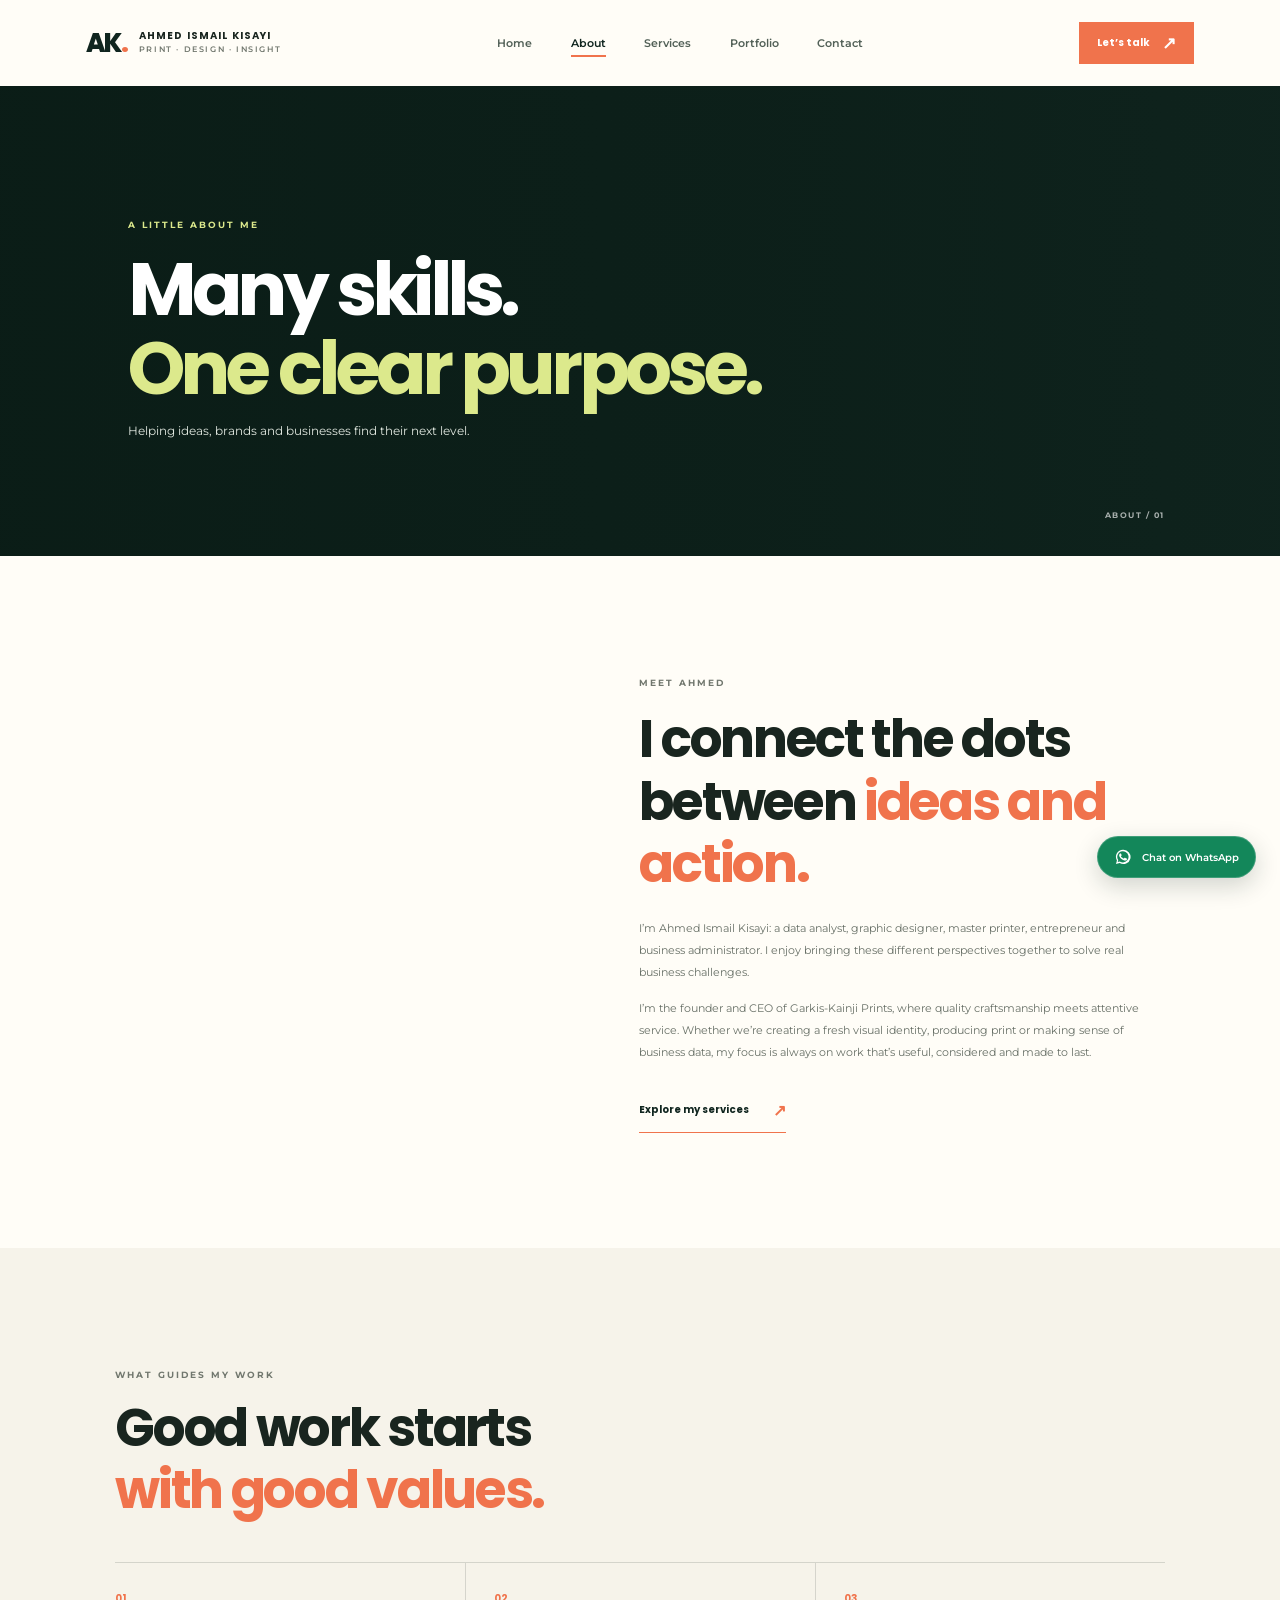
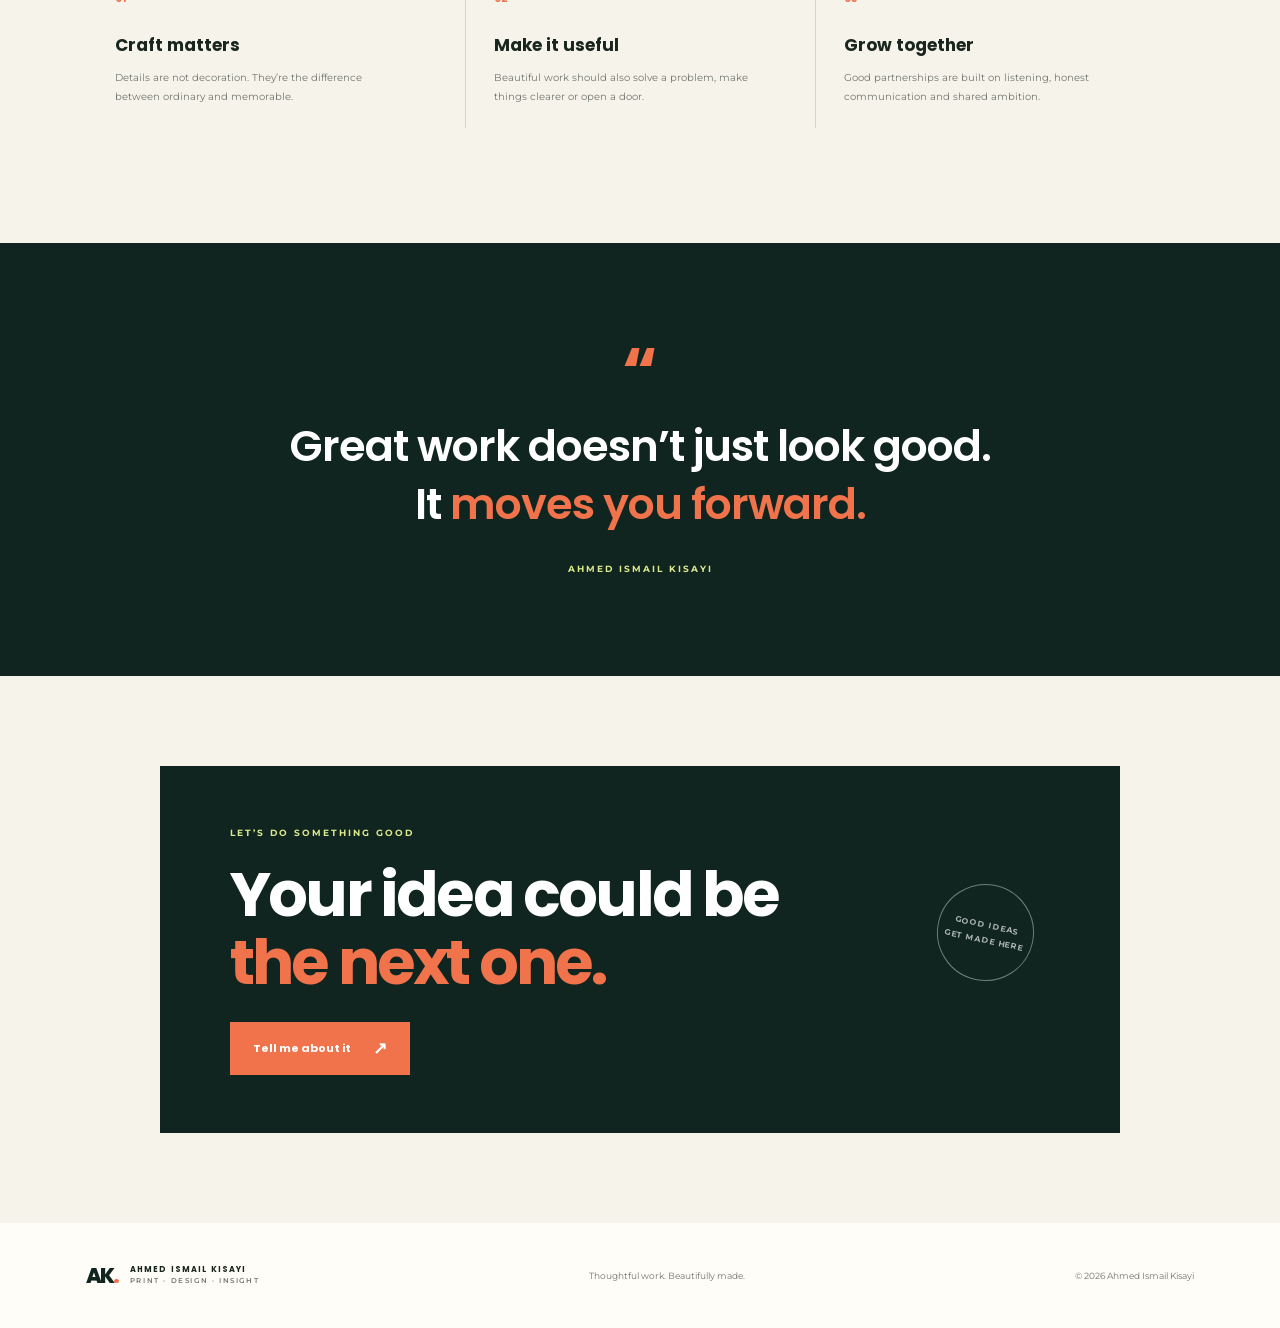
==== about.html @ 444ff862 "first commit" ====
<!doctype html>
<html lang="en">
<head>
  <meta charset="utf-8"><meta name="viewport" content="width=device-width, initial-scale=1"><meta name="theme-color" content="#10251f">
  <meta name="description" content="Learn about Ahmed Ismail Kisayi, founder of Garkis-Kainji Prints and a data analyst, designer, master printer and entrepreneur.">
  <title>About Ahmed | Ahmed Ismail Kisayi</title>
  <link rel="preconnect" href="https://fonts.googleapis.com"><link rel="preconnect" href="https://fonts.gstatic.com" crossorigin><link href="https://fonts.googleapis.com/css2?family=Montserrat:wght@400;500;600;700;800&family=Poppins:wght@400;500;600;700;800&display=swap" rel="stylesheet"><link rel="stylesheet" href="styles.css"><script src="script.js" defer></script>
</head>
<body data-page="about">
  <header class="site-header"><a class="brand" href="index.html"><span class="brand-mark">AK<span>.</span></span><span class="brand-name">AHMED ISMAIL KISAYI<small>PRINT · DESIGN · INSIGHT</small></span></a><button class="menu-toggle" aria-label="Open navigation" aria-expanded="false"><span></span><span></span></button><nav class="main-nav" aria-label="Main navigation"><a href="index.html">Home</a><a class="active" href="about.html">About</a><a href="services.html">Services</a><a href="portfolio.html">Portfolio</a><a href="contact.html">Contact</a></nav><button class="button button-small header-cta" data-open-contact>Let’s talk <span>↗</span></button></header>
  <main>
    <section class="page-hero about-hero"><div class="page-hero-content"><span class="eyebrow">A LITTLE ABOUT ME</span><h1>Many skills.<br><em>One clear purpose.</em></h1><p>Helping ideas, brands and businesses find their next level.</p></div><span class="page-hero-index">ABOUT / 01</span></section>
    <section class="about-story section-pad"><div class="about-image reveal" role="img" aria-label="Colorful printed design details"></div><div class="about-copy reveal"><span class="eyebrow">MEET AHMED</span><h2>I connect the dots<br>between <em>ideas and action.</em></h2><p>I’m Ahmed Ismail Kisayi: a data analyst, graphic designer, master printer, entrepreneur and business administrator. I enjoy bringing these different perspectives together to solve real business challenges.</p><p>I’m the founder and CEO of Garkis-Kainji Prints, where quality craftsmanship meets attentive service. Whether we’re creating a fresh visual identity, producing print or making sense of business data, my focus is always on work that’s useful, considered and made to last.</p><a class="inline-link" href="services.html">Explore my services <span>↗</span></a></div></section>
    <section class="values-section section-pad"><div class="section-heading reveal"><div><span class="eyebrow">WHAT GUIDES MY WORK</span><h2>Good work starts<br><em>with good values.</em></h2></div></div><div class="values-grid"><article class="value-card reveal"><span>01</span><h3>Craft matters</h3><p>Details are not decoration. They’re the difference between ordinary and memorable.</p></article><article class="value-card reveal"><span>02</span><h3>Make it useful</h3><p>Beautiful work should also solve a problem, make things clearer or open a door.</p></article><article class="value-card reveal"><span>03</span><h3>Grow together</h3><p>Good partnerships are built on listening, honest communication and shared ambition.</p></article></div></section>
    <section class="about-quote"><span class="quote-mark">“</span><blockquote>Great work doesn’t just look good.<br>It <em>moves you forward.</em></blockquote><span class="eyebrow">AHMED ISMAIL KISAYI</span></section>
    <section class="closing-cta section-pad"><div class="closing-inner reveal"><span class="eyebrow">LET’S DO SOMETHING GOOD</span><h2>Your idea could be<br><em>the next one.</em></h2><button class="button" data-open-contact>Tell me about it <span>↗</span></button><span class="closing-stamp">GOOD IDEAS<br>GET MADE HERE</span></div></section>
  </main>
  <footer class="site-footer"><a class="brand footer-brand" href="index.html"><span class="brand-mark">AK<span>.</span></span><span class="brand-name">AHMED ISMAIL KISAYI<small>PRINT · DESIGN · INSIGHT</small></span></a><p>Thoughtful work. Beautifully made.</p><span>© <span data-year></span> Ahmed Ismail Kisayi</span></footer><a class="whatsapp-float" href="https://wa.me/2347030203622" target="_blank" rel="noopener noreferrer" aria-label="Chat with Ahmed on WhatsApp at 07030203622"><span class="whatsapp-icon" aria-hidden="true"><svg viewBox="0 0 32 32" focusable="false"><path d="M16 3.2A12.5 12.5 0 0 0 5.2 22L3.5 28.5l6.7-1.7A12.7 12.7 0 1 0 16 3.2Zm0 22.5a10 10 0 0 1-5.1-1.4l-.4-.2-3.9 1 1-3.8-.3-.4A10 10 0 1 1 16 25.7Zm5.5-7.4c-.3-.2-1.9-.9-2.2-1s-.5-.2-.7.2-.8 1-1 1.2-.4.2-.7 0a8.4 8.4 0 0 1-2.6-1.6 9.5 9.5 0 0 1-1.8-2.2c-.2-.3 0-.5.2-.7l.5-.5c.2-.2.2-.4.3-.6.1-.2 0-.4 0-.6s-.7-1.7-1-2.3c-.2-.6-.5-.5-.7-.5h-.6c-.2 0-.6.1-.9.4s-1.2 1.2-1.2 2.8 1.2 3.2 1.4 3.4c.2.2 2.4 3.7 5.8 5.1.8.4 1.5.6 2 .7.9.3 1.7.2 2.3.1.7-.1 1.9-.8 2.2-1.5.3-.8.3-1.4.2-1.5s-.2-.2-.5-.4Z"/></svg></span><span>Chat on WhatsApp</span></a>
  <div class="contact-modal" role="dialog" aria-modal="true" aria-labelledby="modal-title" aria-hidden="true"><div class="modal-backdrop" data-close-contact></div><div class="modal-card"><button class="modal-close" aria-label="Close contact form" data-close-contact>×</button><span class="eyebrow">LET’S TALK ABOUT IT</span><h2 id="modal-title">What are you<br><em>bringing to life?</em></h2><p>Tell me a little about your project and I’ll get back to you.</p><form class="contact-form"><label>Your name<input name="name" autocomplete="name" required placeholder="Name"></label><label>Email address<input type="email" name="email" autocomplete="email" required placeholder="you@example.com"></label><label>What do you have in mind?<textarea name="message" rows="3" required placeholder="A print project, design, data question..."></textarea></label><button class="button" type="submit">Send via WhatsApp <span>↗</span></button><small class="form-note">Your message opens in WhatsApp so you can send it directly.</small></form></div></div>
</body></html>
---- styles.css ----
:root {
  --forest: #10251f;
  --forest-soft: #18342c;
  --cream: #f6f3ea;
  --paper: #fffdf7;
  --orange: #f0734c;
  --orange-dark: #d95835;
  --lime: #dce98c;
  --ink: #19251f;
  --muted: #71776e;
  --line: rgba(25, 37, 31, .15);
  --heading: "Poppins", sans-serif;
  --body: "Montserrat", sans-serif;
}
* { box-sizing: border-box; }
html { scroll-behavior: smooth; }
body { margin: 0; background: var(--paper); color: var(--ink); font-family: var(--body); -webkit-font-smoothing: antialiased; }
body.modal-open, body.menu-open { overflow: hidden; }
a { color: inherit; text-decoration: none; }
button, input, textarea, select { font: inherit; }
button { cursor: pointer; }
.site-header { height: 86px; padding: 0 6.7%; display: flex; align-items: center; justify-content: space-between; position: relative; z-index: 20; background: var(--paper); }
.brand { display: inline-flex; align-items: center; gap: 12px; }
.brand-mark { font: 800 26px/1 var(--heading); letter-spacing: -2px; color: var(--forest); }
.brand-mark > span { color: var(--orange); }
.brand-name { font: 700 10px/1.45 var(--heading); letter-spacing: 1.15px; }
.brand-name small { display: block; color: var(--muted); font: 600 8px/1.7 var(--body); letter-spacing: 1.6px; }
.main-nav { display: flex; align-items: center; gap: clamp(20px, 3vw, 43px); }
.main-nav a { position: relative; padding: 9px 0; color: #526057; font-size: 11px; font-weight: 600; transition: color .2s ease; }
.main-nav a::after { position: absolute; content: ""; bottom: 2px; left: 0; width: 0; height: 2px; background: var(--orange); transition: width .25s ease; }
.main-nav a:hover, .main-nav a.active { color: var(--forest); }
.main-nav a:hover::after, .main-nav a.active::after { width: 100%; }
.button { min-height: 53px; padding: 0 23px; border: 0; background: var(--orange); color: #fff; display: inline-flex; align-items: center; justify-content: center; gap: 22px; font: 700 11px var(--heading); transition: background .2s ease, transform .2s ease, box-shadow .2s ease; }
.button:hover { background: var(--orange-dark); transform: translateY(-2px); box-shadow: 0 9px 24px #d958352c; }
.button > span { font-size: 17px; }
.button-small { min-height: 42px; padding: 0 18px; gap: 12px; font-size: 10px; }
.menu-toggle { display: none; }
.hero { min-height: 670px; height: min(760px, calc(100svh - 86px)); position: relative; overflow: hidden; color: #fff; background: var(--forest); }
.hero-slides, .hero-slide, .hero-shade { position: absolute; inset: 0; }
.hero-slide { opacity: 0; background-size: cover; background-position: center; transform: scale(1.04); transition: opacity 1.1s ease, transform 7s ease; }
.hero-slide.is-active { opacity: 1; transform: scale(1); }
.hero-shade { background: linear-gradient(90deg, rgba(10, 28, 22, .9) 0%, rgba(10, 28, 22, .67) 45%, rgba(10, 28, 22, .1) 100%), linear-gradient(0deg, rgba(10, 28, 22, .28), transparent 50%); }
.hero-content { position: relative; z-index: 1; max-width: 1240px; height: 100%; margin: auto; padding: 142px 8% 100px; }
.eyebrow { font-size: 9px; font-weight: 700; letter-spacing: 2px; line-height: 1.6; }
.hero-eyebrow { color: var(--lime); display: flex; align-items: center; gap: 11px; }
.hero-eyebrow > span { width: 22px; height: 2px; background: var(--orange); }
h1, h2, h3, p { margin-top: 0; }
h1, h2, h3 { font-family: var(--heading); }
.hero h1, .page-hero h1 { margin: 25px 0 18px; font-size: clamp(50px, 6.5vw, 86px); line-height: 1.06; letter-spacing: -4.8px; }
h1 em, h2 em, blockquote em { color: var(--orange); font-style: normal; }
.hero h1 em, .page-hero h1 em { color: var(--lime); }
.hero-copy { max-width: 460px; color: #e3e8df; font-size: 13px; line-height: 1.95; }
.hero-actions { display: flex; align-items: center; gap: 27px; margin-top: 31px; }
.text-button { border: 0; background: none; padding: 10px 0; color: inherit; font: 600 10px var(--body); }
.text-button span { color: var(--lime); font-size: 17px; margin-left: 7px; }
.hero-index { position: absolute; bottom: 39px; left: 8%; display: flex; align-items: center; gap: 17px; color: #ffffffb5; font: 600 8px var(--body); letter-spacing: 1.5px; }
.slide-count { color: var(--lime); font: 700 12px var(--heading); }
.slide-rule { width: 40px; height: 1px; background: #ffffff80; }
.hero-aside { position: absolute; right: 4%; bottom: 40px; display: flex; align-items: center; gap: 12px; writing-mode: vertical-rl; color: #ffffffa6; font: 600 7px var(--body); letter-spacing: 1.6px; }
.aside-line { height: 36px; width: 1px; background: var(--orange); }
.section-pad { padding: 115px 9%; }
.intro { display: grid; grid-template-columns: .75fr 1.25fr; gap: 8%; }
.intro-label { display: flex; flex-direction: column; justify-content: space-between; align-items: flex-start; }
.intro-label .eyebrow { color: var(--muted); }
.section-number { color: #a2a69f; font-size: 9px; letter-spacing: 1.4px; }
.intro-main h2, .section-heading h2, .about-copy h2, .contact-details h2 { font-size: clamp(34px, 4.2vw, 52px); letter-spacing: -2.3px; line-height: 1.2; margin: 0 0 21px; }
.intro-main p, .about-copy p, .contact-details > p { max-width: 590px; color: #687067; font-size: 12px; line-height: 2; }
.inline-link { display: inline-flex; gap: 24px; align-items: center; padding: 9px 0; border-bottom: 1px solid var(--orange); color: var(--forest); font: 700 10px var(--heading); }
.inline-link span { color: var(--orange); font-size: 16px; }
.services-preview { background: var(--cream); padding-top: 104px; padding-bottom: 116px; }
.section-heading { display: flex; justify-content: space-between; align-items: end; margin-bottom: 40px; }
.section-heading .eyebrow { color: var(--muted); }
.section-heading h2 { margin: 15px 0 0; }
.section-heading > .inline-link { margin-bottom: 8px; }
.service-grid { display: grid; grid-template-columns: repeat(4, 1fr); border-top: 1px solid var(--line); border-left: 1px solid var(--line); }
.service-card { min-height: 280px; padding: 23px 22px 25px; border-right: 1px solid var(--line); border-bottom: 1px solid var(--line); position: relative; transition: background .3s ease, transform .3s ease; }
.service-card:hover { background: var(--paper); transform: translateY(-5px); }
.service-no { color: #8b9289; font-size: 9px; letter-spacing: 1px; }
.service-icon { display: block; margin-top: 36px; color: var(--orange); font: 400 29px var(--heading); }
.service-card h3 { margin: 16px 0 9px; font-size: 15px; }
.service-card p { color: var(--muted); font-size: 10px; line-height: 1.85; }
.card-arrow { position: absolute; right: 21px; bottom: 22px; color: var(--orange); font-size: 17px; }
.feature-band { display: grid; grid-template-columns: 1fr 1fr; min-height: 500px; background: var(--forest); color: white; }
.feature-photo { min-height: 430px; background: url("https://images.unsplash.com/photo-1494438639946-1ebd1d20bf85?auto=format&fit=crop&w=1200&q=85") center/cover; }
.feature-copy { align-self: center; padding: 75px 11%; }
.feature-copy .eyebrow { color: var(--lime); }
.feature-copy h2 { margin: 20px 0; font-size: clamp(36px, 4vw, 52px); line-height: 1.18; letter-spacing: -2px; }
.feature-copy p { color: #c0cbc1; max-width: 430px; font-size: 11px; line-height: 2; margin-bottom: 25px; }
.button-light { background: var(--lime); color: var(--forest); }
.button-light:hover { background: #e9f5a9; }
.closing-cta { padding-top: 90px; padding-bottom: 90px; background: var(--cream); }
.closing-inner { position: relative; max-width: 960px; margin: auto; padding: 55px 70px 58px; background: var(--forest); color: white; overflow: hidden; }
.closing-inner .eyebrow { color: var(--lime); }
.closing-inner h2 { margin: 20px 0 25px; font-size: clamp(39px, 5vw, 62px); line-height: 1.1; letter-spacing: -2.8px; }
.closing-stamp { position: absolute; right: 9%; top: 32%; border: 1px solid #ffffff65; width: 97px; height: 97px; border-radius: 50%; display: grid; place-content: center; text-align: center; font: 700 8px/1.8 var(--body); letter-spacing: 1px; color: #ffffffa6; transform: rotate(12deg); }
.site-footer { min-height: 105px; padding: 24px 6.7%; display: flex; align-items: center; justify-content: space-between; gap: 20px; background: var(--paper); }
.footer-brand .brand-mark { font-size: 21px; }
.footer-brand .brand-name { font-size: 8px; }
.footer-brand .brand-name small { font-size: 7px; }
.site-footer > p, .site-footer > span { margin: 0; color: var(--muted); font-size: 9px; }
.whatsapp-float { position: fixed; z-index: 15; right: 24px; bottom: 22px; display: flex; align-items: center; gap: 10px; padding: 11px 16px; border: 1px solid #ffffff30; border-radius: 30px; background: #13875a; color: white; font: 600 10px var(--body); box-shadow: 0 8px 24px #10251f30; transition: transform .2s ease, background .2s ease; }
.whatsapp-float:hover { transform: translateY(-3px); background: #0c754b; }
.whatsapp-icon { display: inline-flex; width: 18px; height: 18px; }
.whatsapp-icon svg { width: 100%; height: 100%; fill: currentColor; }
.page-hero { min-height: 470px; padding: 106px 10% 80px; position: relative; overflow: hidden; display: flex; align-items: center; color: white; background-color: var(--forest); background-position: center; background-size: cover; }
.page-hero::before { content: ""; position: absolute; inset: 0; background: linear-gradient(90deg, rgba(10,28,22,.91), rgba(10,28,22,.58) 64%, rgba(10,28,22,.25)); }
.about-hero { background-image: url("https://images.unsplash.com/photo-1513364776144-60967b0f800f?auto=format&fit=crop&w=1800&q=85"); }
.services-hero { background-image: url("https://images.unsplash.com/photo-1544816155-12df9643f363?auto=format&fit=crop&w=1800&q=85"); }
.portfolio-hero { background-image: url("https://images.unsplash.com/photo-1504274066651-8d31a536b11a?auto=format&fit=crop&w=1800&q=85"); }
.contact-hero { background-image: url("https://images.unsplash.com/photo-1497366754035-f200968a6e72?auto=format&fit=crop&w=1800&q=85"); }
.page-hero-content { position: relative; z-index: 1; }
.page-hero-content .eyebrow { color: var(--lime); }
.page-hero h1 { font-size: clamp(48px, 6vw, 74px); margin: 18px 0 13px; }
.page-hero-content > p { max-width: 470px; color: #e0e7df; font-size: 12px; line-height: 1.9; }
.page-hero-index { position: absolute; z-index: 1; right: 9%; bottom: 36px; color: #ffffffa3; font: 700 8px var(--body); letter-spacing: 1.5px; }
.about-story { display: grid; grid-template-columns: .9fr 1.1fr; align-items: center; gap: 9%; }
.about-image { min-height: 440px; background: url("https://images.unsplash.com/photo-1513364776144-60967b0f800f?auto=format&fit=crop&w=1100&q=85") center/cover; }
.about-copy .eyebrow, .contact-details .eyebrow { color: var(--muted); }
.about-copy h2 { margin-top: 18px; }
.about-copy p { font-size: 11px; margin-bottom: 14px; }
.about-copy .inline-link { margin-top: 12px; }
.values-section { background: var(--cream); }
.values-grid { display: grid; grid-template-columns: repeat(3,1fr); border-top: 1px solid var(--line); }
.value-card { padding: 24px 28px 12px 0; }
.value-card + .value-card { padding-left: 28px; border-left: 1px solid var(--line); }
.value-card > span { color: var(--orange); font: 700 10px var(--heading); }
.value-card h3 { margin: 25px 0 10px; font-size: 17px; }
.value-card p { max-width: 260px; color: var(--muted); font-size: 10px; line-height: 1.9; }
.about-quote { padding: 95px 20px 100px; text-align: center; background: var(--forest); color: white; }
.quote-mark { color: var(--orange); font: 700 66px/1 var(--heading); }
.about-quote blockquote { margin: 13px auto 24px; font: 600 clamp(27px, 4vw, 43px)/1.35 var(--heading); letter-spacing: -1px; }
.about-quote .eyebrow { color: var(--lime); }
.services-detail { padding-top: 55px; padding-bottom: 70px; }
.service-detail { display: grid; grid-template-columns: 42px 1fr .8fr; gap: 4%; align-items: center; padding: 58px 0; border-bottom: 1px solid var(--line); scroll-margin-top: 20px; }
.service-detail.reverse { grid-template-columns: 42px .8fr 1fr; }
.service-detail.reverse > div:nth-child(2) { grid-column: 3; grid-row: 1; }
.service-detail.reverse .detail-image { grid-column: 2; grid-row: 1; }
.detail-number { align-self: start; padding-top: 3px; color: var(--orange); font: 700 11px var(--heading); }
.service-detail .eyebrow { color: var(--muted); font-size: 8px; }
.service-detail h2 { margin: 12px 0; font-size: 30px; letter-spacing: -1px; }
.service-detail p { max-width: 465px; margin-bottom: 15px; color: var(--muted); font-size: 10px; line-height: 1.9; }
.service-detail ul { display: grid; grid-template-columns: repeat(2, 1fr); gap: 9px 14px; padding: 0; list-style: none; }
.service-detail li { color: #4f5950; font-size: 9px; line-height: 1.6; }
.service-detail li::before { content: "↗"; margin-right: 7px; color: var(--orange); }
.detail-image { min-height: 280px; background-position: center; background-size: cover; }
.print-image { background-image: url("https://images.unsplash.com/photo-1544816155-12df9643f363?auto=format&fit=crop&w=1000&q=85"); }
.design-image { background-image: url("https://images.unsplash.com/photo-1504274066651-8d31a536b11a?auto=format&fit=crop&w=1000&q=85"); }
.data-image { background-image: url("https://images.unsplash.com/photo-1460925895917-afdab827c52f?auto=format&fit=crop&w=1000&q=85"); }
.business-image { background-image: url("https://images.unsplash.com/photo-1497366754035-f200968a6e72?auto=format&fit=crop&w=1000&q=85"); }
.portfolio-intro { display: grid; grid-template-columns: 1fr 1fr; gap: 10%; align-items: end; padding-bottom: 50px; }
.portfolio-intro .eyebrow { color: var(--muted); }
.portfolio-intro h2 { margin: 15px 0 0; font-size: clamp(34px,4.3vw,51px); line-height: 1.2; letter-spacing: -2px; }
.portfolio-intro > p { max-width: 470px; margin-bottom: 4px; color: var(--muted); font-size: 11px; line-height: 2; }
.portfolio-grid { display: grid; grid-template-columns: 1fr 1fr; gap: 65px 30px; padding-top: 20px; padding-bottom: 100px; }
.portfolio-item { min-width: 0; }
.portfolio-large { padding-top: 90px; }
.portfolio-wide { grid-column: 1 / -1; width: 74%; margin: 0 auto; }
.portfolio-image { min-height: 340px; background-position: center; background-size: cover; transition: transform .5s ease; }
.portfolio-item:hover .portfolio-image { transform: scale(.985); }
.portfolio-large .portfolio-image { min-height: 410px; }
.portfolio-wide .portfolio-image { min-height: 400px; }
.work-one { background-image: url("https://images.unsplash.com/photo-1504274066651-8d31a536b11a?auto=format&fit=crop&w=1200&q=85"); }
.work-two { background-image: url("https://images.unsplash.com/photo-1544816155-12df9643f363?auto=format&fit=crop&w=1200&q=85"); }
.work-three { background-image: url("https://images.unsplash.com/photo-1513364776144-60967b0f800f?auto=format&fit=crop&w=1200&q=85"); }
.work-four { background-image: url("https://images.unsplash.com/photo-1494438639946-1ebd1d20bf85?auto=format&fit=crop&w=1400&q=85"); }
.portfolio-caption { padding-top: 16px; }
.portfolio-caption > span { color: var(--muted); font-size: 8px; font-weight: 700; letter-spacing: 1.3px; }
.portfolio-caption h3 { margin: 8px 0 0; font-size: 17px; }
.portfolio-note { padding: 75px 20px; text-align: center; background: var(--cream); }
.portfolio-note .eyebrow { color: var(--muted); }
.portfolio-note h2 { margin: 18px 0 23px; font-size: clamp(34px,4vw,49px); line-height: 1.2; letter-spacing: -2px; }
.contact-layout { display: grid; grid-template-columns: .9fr 1.1fr; gap: 12%; align-items: start; }
.contact-details h2 { margin: 18px 0; }
.contact-details > p { margin-bottom: 30px; }
.contact-method { display: flex; align-items: center; gap: 15px; margin: 23px 0; }
.contact-method-icon { width: 43px; height: 43px; display: grid; place-content: center; border: 1px solid var(--line); color: var(--orange); font-size: 18px; }
.contact-method small, .contact-method strong { display: block; }
.contact-method small { margin-bottom: 5px; color: var(--muted); font-size: 8px; font-weight: 700; letter-spacing: 1.2px; }
.contact-method strong { font: 600 11px var(--heading); }
.contact-popup-link { margin-top: 17px; color: var(--forest); font-size: 9px; }
.contact-popup-link span { color: var(--orange); font-size: 9px; }
.contact-form { display: grid; gap: 16px; }
.contact-form label { display: grid; gap: 8px; color: var(--forest); font: 700 9px var(--heading); }
.contact-form input, .contact-form textarea, .contact-form select { width: 100%; border: 1px solid #dcded5; border-radius: 0; outline: none; background: #fffefa; padding: 13px 14px; color: var(--ink); font: 500 10px var(--body); transition: border-color .2s ease; }
.contact-form input:focus, .contact-form textarea:focus, .contact-form select:focus { border-color: var(--orange); }
.contact-form textarea { resize: vertical; min-height: 85px; }
.contact-form input::placeholder, .contact-form textarea::placeholder { color: #9da298; }
.contact-form .button { justify-self: start; }
.form-note { color: var(--muted); font-size: 8px; line-height: 1.7; }
.contact-banner { min-height: 350px; display: grid; grid-template-columns: 1fr 1fr; background: var(--forest); color: white; }
.contact-banner-photo { background: url("https://images.unsplash.com/photo-1494438639946-1ebd1d20bf85?auto=format&fit=crop&w=1200&q=85") center/cover; }
.contact-banner > div:last-child { align-self: center; padding: 45px 12%; }
.contact-banner .eyebrow { color: var(--lime); }
.contact-banner h2 { margin: 18px 0; font-size: 42px; line-height: 1.15; letter-spacing: -1.5px; }
.contact-banner .inline-link { color: white; }
.contact-modal { position: fixed; z-index: 50; inset: 0; display: grid; place-items: center; padding: 24px; visibility: hidden; opacity: 0; transition: opacity .25s ease, visibility .25s ease; }
.contact-modal.is-open { visibility: visible; opacity: 1; }
.modal-backdrop { position: absolute; inset: 0; background: #0b1d17c9; backdrop-filter: blur(5px); }
.modal-card { position: relative; width: min(100%, 500px); max-height: 90vh; overflow-y: auto; padding: 37px 42px 34px; background: var(--paper); transform: translateY(15px); transition: transform .25s ease; }
.contact-modal.is-open .modal-card { transform: translateY(0); }
.modal-close { position: absolute; right: 17px; top: 14px; border: 0; background: none; color: var(--forest); font-size: 27px; }
.modal-card > .eyebrow { color: var(--muted); }
.modal-card h2 { margin: 14px 0 9px; font-size: 34px; line-height: 1.15; letter-spacing: -1.7px; }
.modal-card > p { margin-bottom: 20px; color: var(--muted); font-size: 10px; line-height: 1.8; }
.modal-card .contact-form { gap: 12px; }
.modal-card .contact-form input, .modal-card .contact-form textarea { padding: 11px 12px; }
.modal-card .contact-form textarea { min-height: 64px; }
.modal-card .button { min-height: 47px; }
.reveal { opacity: 0; transform: translateY(25px); transition: opacity .65s ease, transform .65s cubic-bezier(.2,.7,.2,1); }
.reveal.is-visible { opacity: 1; transform: translateY(0); }
.service-grid .reveal:nth-child(2), .values-grid .reveal:nth-child(2) { transition-delay: .08s; }
.service-grid .reveal:nth-child(3), .values-grid .reveal:nth-child(3) { transition-delay: .16s; }
.service-grid .reveal:nth-child(4) { transition-delay: .24s; }
@media (prefers-reduced-motion: reduce) {
  *, *::before, *::after { scroll-behavior: auto !important; animation-duration: .01ms !important; animation-iteration-count: 1 !important; transition-duration: .01ms !important; }
  .reveal { opacity: 1; transform: none; }
}
@media (max-width: 900px) {
  .site-header { padding: 0 5%; }
  .main-nav { gap: 19px; }
  .header-cta { padding: 0 13px; }
  .hero-content { padding-left: 7%; }
  .section-pad { padding: 88px 7%; }
  .service-grid { grid-template-columns: repeat(2, 1fr); }
  .service-card { min-height: 245px; }
  .about-story { gap: 6%; }
  .about-image { min-height: 370px; }
  .service-detail, .service-detail.reverse { grid-template-columns: 35px 1fr  .75fr; gap: 3%; }
  .service-detail.reverse > div:nth-child(2) { grid-column: 2; }
  .service-detail.reverse .detail-image { grid-column: 3; }
  .detail-image { min-height: 240px; }
  .contact-layout { gap: 8%; }
}
@media (max-width: 680px) {
  .site-header { height: 72px; padding: 0 22px; }
  .brand { gap: 9px; }
  .brand-mark { font-size: 23px; }
  .brand-name { font-size: 8px; }
  .brand-name small { font-size: 7px; }
  .menu-toggle { width: 40px; height: 40px; display: grid; place-content: center; gap: 6px; border: 0; background: none; order: 3; }
  .menu-toggle span { display: block; width: 21px; height: 2px; background: var(--forest); transition: transform .2s ease; }
  .menu-toggle[aria-expanded="true"] span:first-child { transform: translateY(4px) rotate(45deg); }
  .menu-toggle[aria-expanded="true"] span:last-child { transform: translateY(-4px) rotate(-45deg); }
  .header-cta { margin-left: auto; margin-right: 9px; min-height: 37px; font-size: 9px; }
  .main-nav { position: fixed; z-index: 19; top: 72px; right: 0; left: 0; display: flex; flex-direction: column; align-items: stretch; gap: 0; padding: 10px 25px 25px; background: var(--paper); box-shadow: 0 16px 25px #10251f16; transform: translateY(-10px); visibility: hidden; opacity: 0; transition: opacity .2s ease, transform .2s ease, visibility .2s ease; }
  .main-nav.is-open { visibility: visible; opacity: 1; transform: translateY(0); }
  .main-nav a { padding: 15px 0; border-bottom: 1px solid var(--line); font-size: 12px; }
  .main-nav a::after { display: none; }
  .hero { height: min(700px, calc(100svh - 72px)); min-height: 590px; }
  .hero-shade { background: linear-gradient(90deg, #0a1c16de, #0a1c1685 75%, #0a1c164a), linear-gradient(0deg, #0a1c1650, transparent 45%); }
  .hero-content { padding: 105px 25px 100px; }
  .hero h1 { font-size: clamp(48px, 12vw, 69px); letter-spacing: -3px; }
  .hero-copy { max-width: 400px; font-size: 11px; }
  .hero-actions { align-items: flex-start; flex-direction: column; gap: 8px; }
  .hero-index { left: 25px; bottom: 26px; gap: 11px; font-size: 7px; }
  .hero-aside { right: 13px; bottom: 26px; font-size: 6px; }
  .section-pad { padding: 70px 25px; }
  .intro { grid-template-columns: 1fr; gap: 35px; }
  .intro-label { flex-direction: row; }
  .intro-main h2, .section-heading h2, .about-copy h2, .contact-details h2 { font-size: 36px; }
  .services-preview { padding-top: 70px; padding-bottom: 78px; }
  .section-heading { align-items: flex-start; flex-direction: column; gap: 20px; margin-bottom: 28px; }
  .section-heading > .inline-link { margin: 0; }
  .service-grid { grid-template-columns: repeat(2, 1fr); }
  .service-card { min-height: 235px; padding: 19px 14px 23px; }
  .service-icon { margin-top: 30px; }
  .service-card h3 { font-size: 13px; }
  .service-card p { font-size: 9px; }
  .feature-band { grid-template-columns: 1fr; }
  .feature-photo { min-height: 280px; }
  .feature-copy { padding: 55px 27px; }
  .feature-copy h2 { font-size: 41px; }
  .closing-cta { padding-top: 62px; padding-bottom: 62px; }
  .closing-inner { padding: 39px 26px 40px; }
  .closing-inner h2 { font-size: 43px; }
  .closing-stamp { width: 67px; height: 67px; right: 20px; top: 30px; font-size: 6px; }
  .site-footer { padding: 24px; flex-wrap: wrap; gap: 12px; }
  .site-footer > p { order: 3; width: 100%; }
  .site-footer > span { font-size: 8px; }
  .whatsapp-float { right: 14px; bottom: 13px; padding: 10px 12px; }
  .whatsapp-float > span:last-child { font-size: 9px; }
  .page-hero { min-height: 410px; padding: 90px 25px 70px; }
  .page-hero h1 { font-size: clamp(46px, 11vw, 64px); letter-spacing: -3px; }
  .page-hero-index { right: 25px; bottom: 24px; font-size: 7px; }
  .about-story { grid-template-columns: 1fr; gap: 35px; }
  .about-image { min-height: 300px; }
  .values-section { padding-top: 68px; padding-bottom: 65px; }
  .values-grid { grid-template-columns: 1fr; }
  .value-card, .value-card + .value-card { padding: 20px 0; border: 0; border-bottom: 1px solid var(--line); }
  .value-card h3 { margin: 13px 0 6px; }
  .value-card p { margin-bottom: 0; max-width: 360px; }
  .about-quote { padding: 70px 20px 75px; }
  .about-quote blockquote { font-size: 29px; }
  .services-detail { padding-top: 25px; padding-bottom: 40px; }
  .service-detail, .service-detail.reverse { grid-template-columns: 30px 1fr; gap: 10px; padding: 38px 0; }
  .service-detail.reverse > div:nth-child(2), .service-detail.reverse .detail-image { grid-column: 2; grid-row: auto; }
  .service-detail .detail-image, .service-detail.reverse .detail-image { grid-column: 2; min-height: 230px; margin-top: 7px; }
  .service-detail h2 { font-size: 27px; }
  .service-detail ul { gap: 8px; }
  .service-detail li { font-size: 8px; }
  .portfolio-intro { grid-template-columns: 1fr; gap: 20px; padding-bottom: 30px; }
  .portfolio-grid { grid-template-columns: 1fr; gap: 38px; padding-top: 10px; padding-bottom: 65px; }
  .portfolio-large { padding-top: 0; }
  .portfolio-wide { grid-column: auto; width: auto; }
  .portfolio-image, .portfolio-large .portfolio-image, .portfolio-wide .portfolio-image { min-height: 280px; }
  .portfolio-caption h3 { font-size: 15px; }
  .portfolio-note { padding: 60px 20px; }
  .portfolio-note h2 { font-size: 37px; }
  .contact-layout { grid-template-columns: 1fr; gap: 38px; }
  .contact-banner { grid-template-columns: 1fr; }
  .contact-banner-photo { min-height: 240px; }
  .contact-banner > div:last-child { padding: 42px 27px; }
  .contact-banner h2 { font-size: 38px; }
  .modal-card { padding: 32px 24px 27px; }
  .modal-card h2 { font-size: 31px; }
}
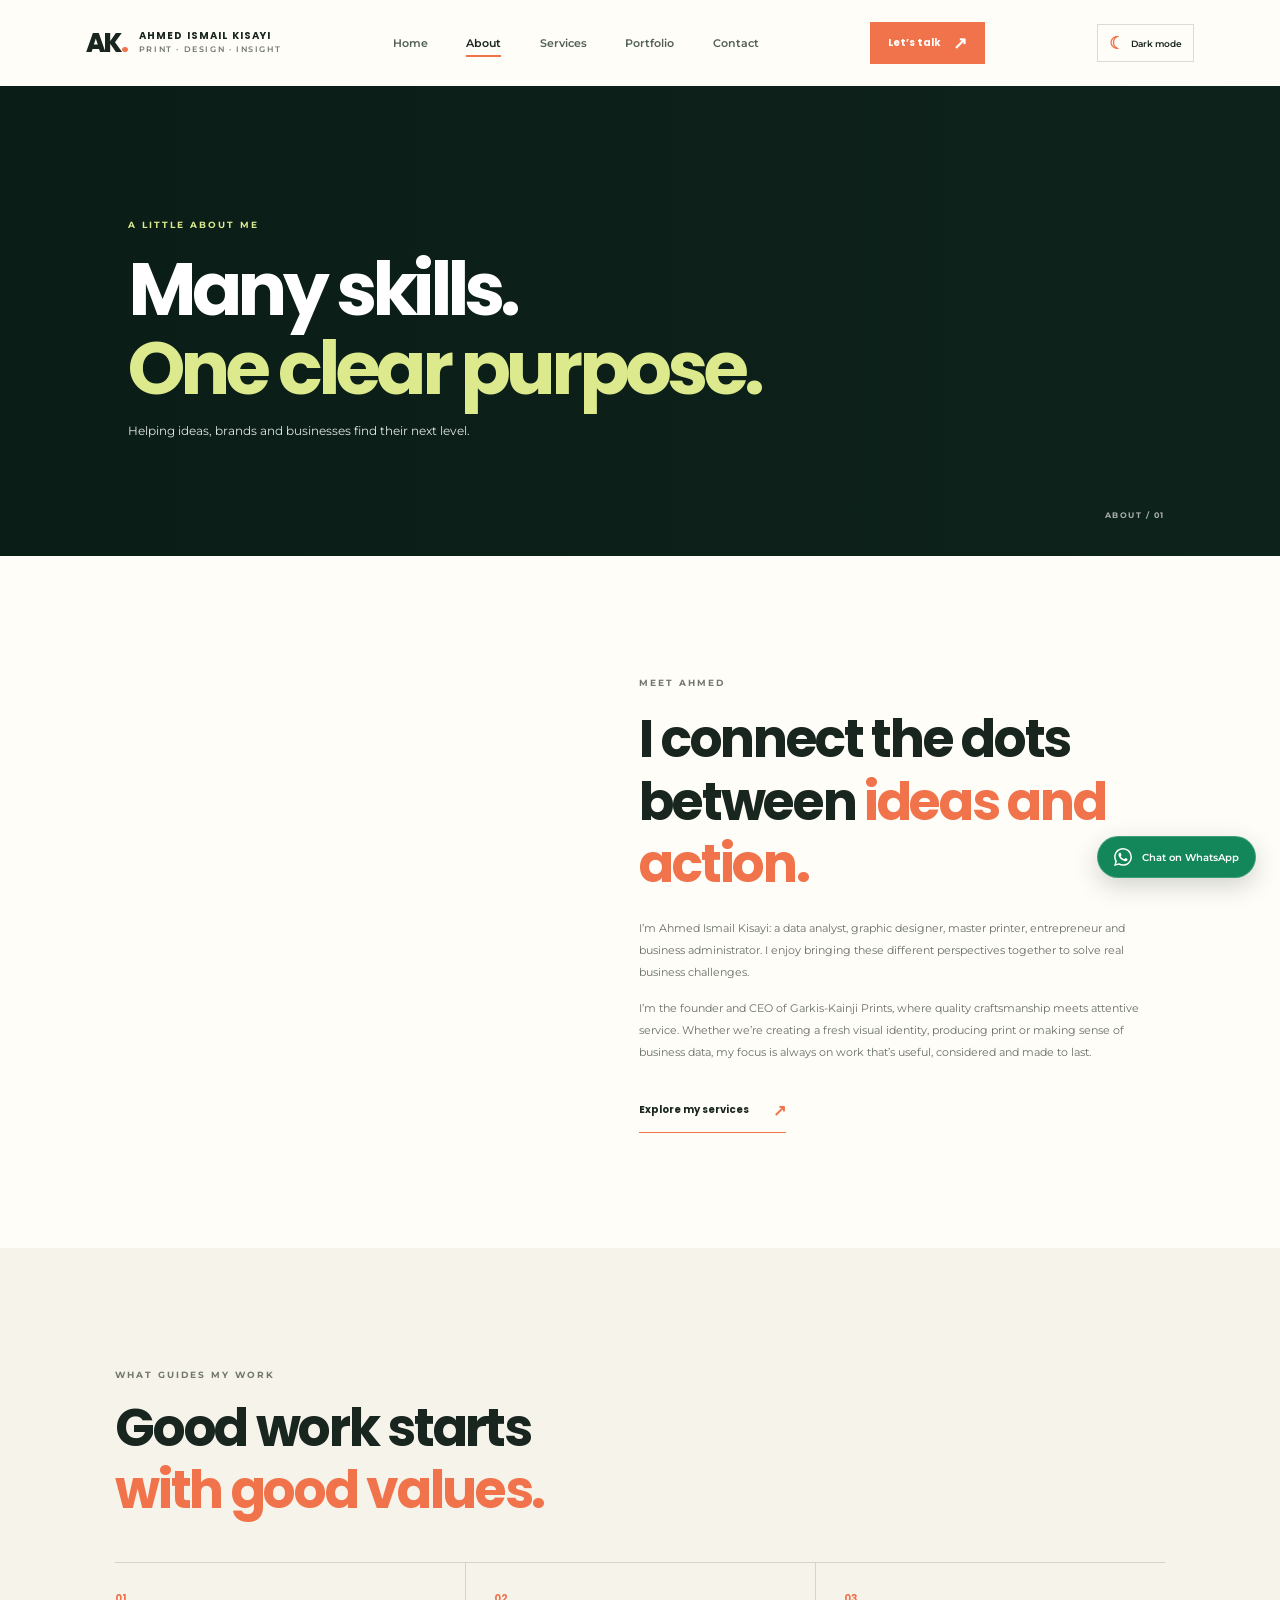
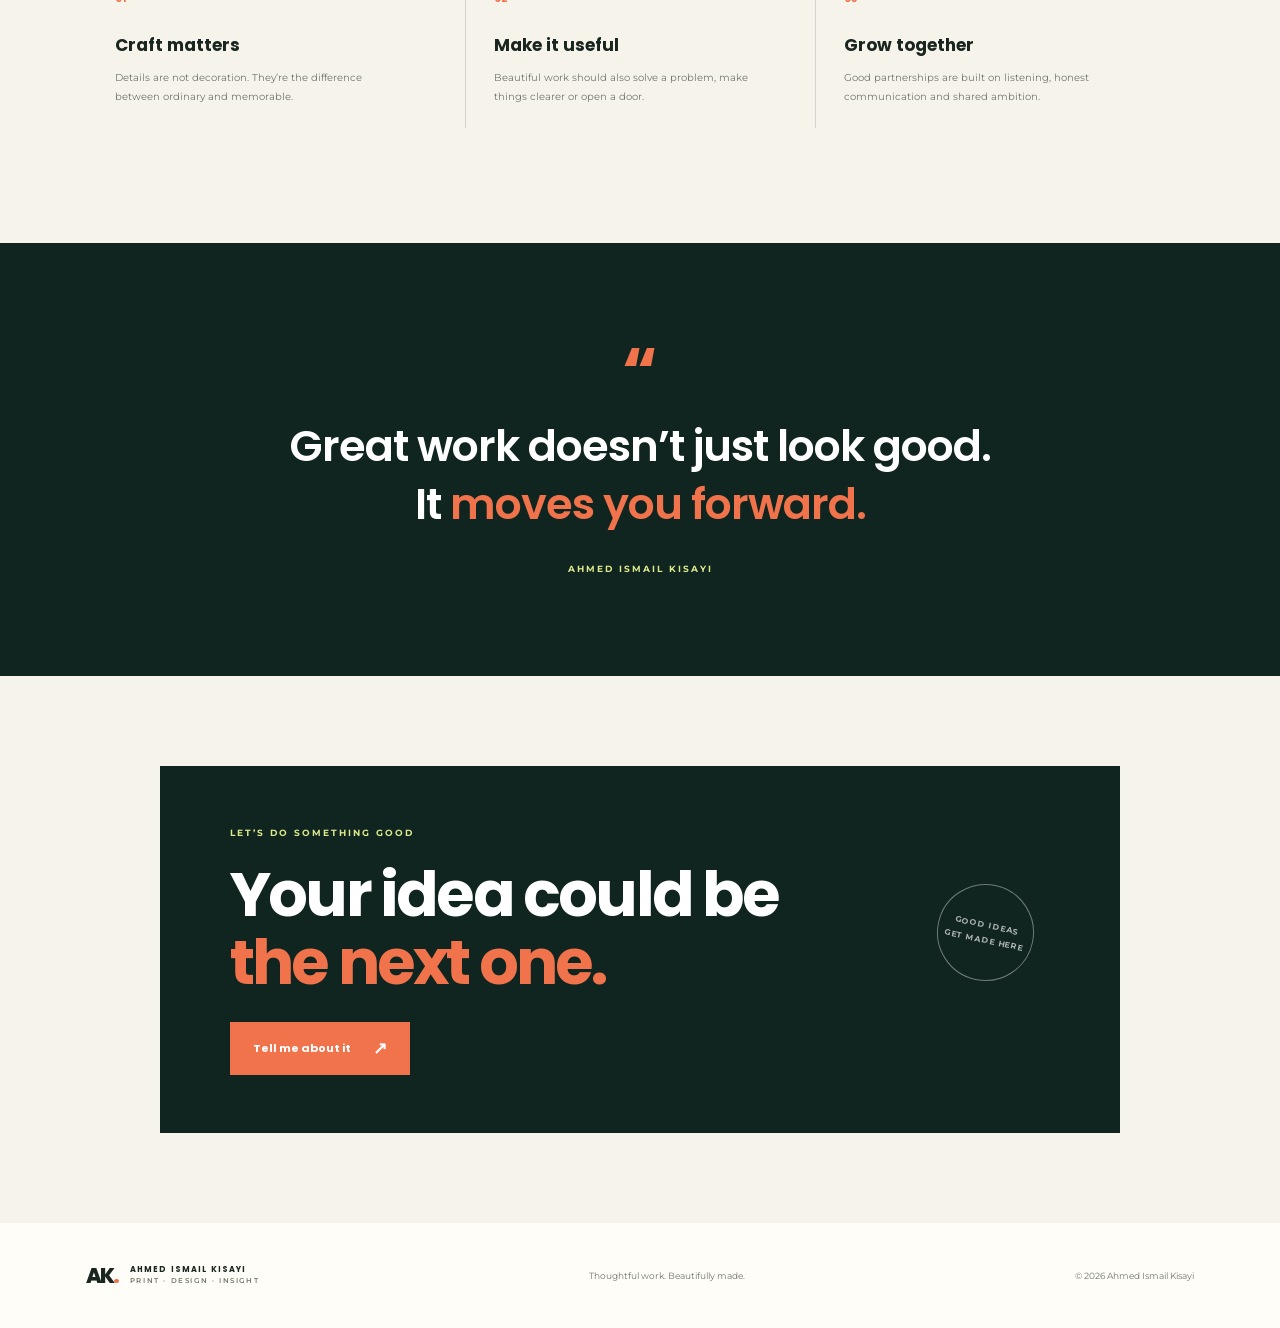
==== commit f44fd081: "Add dark mode toggle functionality and update theme styles" ====
--- a/about.html
+++ b/about.html
@@ -7,7 +7,7 @@
   <link rel="preconnect" href="https://fonts.googleapis.com"><link rel="preconnect" href="https://fonts.gstatic.com" crossorigin><link href="https://fonts.googleapis.com/css2?family=Montserrat:wght@400;500;600;700;800&family=Poppins:wght@400;500;600;700;800&display=swap" rel="stylesheet"><link rel="stylesheet" href="styles.css"><script src="script.js" defer></script>
 </head>
 <body data-page="about">
-  <header class="site-header"><a class="brand" href="index.html"><span class="brand-mark">AK<span>.</span></span><span class="brand-name">AHMED ISMAIL KISAYI<small>PRINT · DESIGN · INSIGHT</small></span></a><button class="menu-toggle" aria-label="Open navigation" aria-expanded="false"><span></span><span></span></button><nav class="main-nav" aria-label="Main navigation"><a href="index.html">Home</a><a class="active" href="about.html">About</a><a href="services.html">Services</a><a href="portfolio.html">Portfolio</a><a href="contact.html">Contact</a></nav><button class="button button-small header-cta" data-open-contact>Let’s talk <span>↗</span></button></header>
+  <header class="site-header"><a class="brand" href="index.html"><span class="brand-mark">AK<span>.</span></span><span class="brand-name">AHMED ISMAIL KISAYI<small>PRINT · DESIGN · INSIGHT</small></span></a><button class="menu-toggle" aria-label="Open navigation" aria-expanded="false"><span></span><span></span></button><nav class="main-nav" aria-label="Main navigation"><a href="index.html">Home</a><a class="active" href="about.html">About</a><a href="services.html">Services</a><a href="portfolio.html">Portfolio</a><a href="contact.html">Contact</a></nav><button class="button button-small header-cta" data-open-contact>Let’s talk <span>↗</span></button><button class="theme-toggle" type="button" aria-label="Switch to dark mode" title="Switch to dark mode"><span class="theme-toggle-icon" aria-hidden="true">☾</span><span class="theme-toggle-label">Dark mode</span></button></header>
   <main>
     <section class="page-hero about-hero"><div class="page-hero-content"><span class="eyebrow">A LITTLE ABOUT ME</span><h1>Many skills.<br><em>One clear purpose.</em></h1><p>Helping ideas, brands and businesses find their next level.</p></div><span class="page-hero-index">ABOUT / 01</span></section>
     <section class="about-story section-pad"><div class="about-image reveal" role="img" aria-label="Colorful printed design details"></div><div class="about-copy reveal"><span class="eyebrow">MEET AHMED</span><h2>I connect the dots<br>between <em>ideas and action.</em></h2><p>I’m Ahmed Ismail Kisayi: a data analyst, graphic designer, master printer, entrepreneur and business administrator. I enjoy bringing these different perspectives together to solve real business challenges.</p><p>I’m the founder and CEO of Garkis-Kainji Prints, where quality craftsmanship meets attentive service. Whether we’re creating a fresh visual identity, producing print or making sense of business data, my focus is always on work that’s useful, considered and made to last.</p><a class="inline-link" href="services.html">Explore my services <span>↗</span></a></div></section>
--- a/styles.css
+++ b/styles.css
@@ -1,4 +1,5 @@
 :root {
+  color-scheme: light;
   --forest: #10251f;
   --forest-soft: #18342c;
   --cream: #f6f3ea;
@@ -9,31 +10,55 @@
   --ink: #19251f;
   --muted: #71776e;
   --line: rgba(25, 37, 31, .15);
+  --nav-link: #526057;
+  --body-copy: #687067;
+  --service-copy: #4f5950;
+  --form-background: #fffefa;
+  --form-border: #dcded5;
+  --placeholder: #9da298;
   --heading: "Poppins", sans-serif;
   --body: "Montserrat", sans-serif;
 }
+:root[data-theme="dark"] {
+  color-scheme: dark;
+  --paper: #151d19;
+  --cream: #1d2923;
+  --ink: #e8eee8;
+  --muted: #aab5ac;
+  --line: rgba(232, 238, 232, .16);
+  --nav-link: #c1ccc3;
+  --body-copy: #b3beb5;
+  --service-copy: #c3cdc5;
+  --form-background: #1d2923;
+  --form-border: #435148;
+  --placeholder: #87948a;
+}
 * { box-sizing: border-box; }
 html { scroll-behavior: smooth; }
-body { margin: 0; background: var(--paper); color: var(--ink); font-family: var(--body); -webkit-font-smoothing: antialiased; }
+body { margin: 0; background: var(--paper); color: var(--ink); font-family: var(--body); -webkit-font-smoothing: antialiased; transition: background-color .2s ease, color .2s ease; }
 body.modal-open, body.menu-open { overflow: hidden; }
 a { color: inherit; text-decoration: none; }
 button, input, textarea, select { font: inherit; }
 button { cursor: pointer; }
 .site-header { height: 86px; padding: 0 6.7%; display: flex; align-items: center; justify-content: space-between; position: relative; z-index: 20; background: var(--paper); }
 .brand { display: inline-flex; align-items: center; gap: 12px; }
-.brand-mark { font: 800 26px/1 var(--heading); letter-spacing: -2px; color: var(--forest); }
+.brand-mark { font: 800 26px/1 var(--heading); letter-spacing: -2px; color: var(--ink); }
 .brand-mark > span { color: var(--orange); }
 .brand-name { font: 700 10px/1.45 var(--heading); letter-spacing: 1.15px; }
 .brand-name small { display: block; color: var(--muted); font: 600 8px/1.7 var(--body); letter-spacing: 1.6px; }
 .main-nav { display: flex; align-items: center; gap: clamp(20px, 3vw, 43px); }
-.main-nav a { position: relative; padding: 9px 0; color: #526057; font-size: 11px; font-weight: 600; transition: color .2s ease; }
+.main-nav a { position: relative; padding: 9px 0; color: var(--nav-link); font-size: 11px; font-weight: 600; transition: color .2s ease; }
 .main-nav a::after { position: absolute; content: ""; bottom: 2px; left: 0; width: 0; height: 2px; background: var(--orange); transition: width .25s ease; }
-.main-nav a:hover, .main-nav a.active { color: var(--forest); }
+.main-nav a:hover, .main-nav a.active { color: var(--ink); }
 .main-nav a:hover::after, .main-nav a.active::after { width: 100%; }
 .button { min-height: 53px; padding: 0 23px; border: 0; background: var(--orange); color: #fff; display: inline-flex; align-items: center; justify-content: center; gap: 22px; font: 700 11px var(--heading); transition: background .2s ease, transform .2s ease, box-shadow .2s ease; }
 .button:hover { background: var(--orange-dark); transform: translateY(-2px); box-shadow: 0 9px 24px #d958352c; }
 .button > span { font-size: 17px; }
 .button-small { min-height: 42px; padding: 0 18px; gap: 12px; font-size: 10px; }
+.theme-toggle { display: inline-flex; align-items: center; justify-content: center; gap: 7px; min-height: 38px; padding: 0 11px; border: 1px solid var(--line); background: var(--paper); color: var(--ink); font: 600 9px var(--body); white-space: nowrap; transition: background-color .2s ease, color .2s ease, border-color .2s ease; }
+.theme-toggle:hover { border-color: var(--orange); }
+.theme-toggle-icon { color: var(--orange); font-size: 17px; line-height: 1; }
+.theme-toggle:focus-visible { outline: 2px solid var(--orange); outline-offset: 3px; }
 .menu-toggle { display: none; }
 .hero { min-height: 670px; height: min(760px, calc(100svh - 86px)); position: relative; overflow: hidden; color: #fff; background: var(--forest); }
 .hero-slides, .hero-slide, .hero-shade { position: absolute; inset: 0; }
@@ -64,8 +89,8 @@
 .intro-label .eyebrow { color: var(--muted); }
 .section-number { color: #a2a69f; font-size: 9px; letter-spacing: 1.4px; }
 .intro-main h2, .section-heading h2, .about-copy h2, .contact-details h2 { font-size: clamp(34px, 4.2vw, 52px); letter-spacing: -2.3px; line-height: 1.2; margin: 0 0 21px; }
-.intro-main p, .about-copy p, .contact-details > p { max-width: 590px; color: #687067; font-size: 12px; line-height: 2; }
-.inline-link { display: inline-flex; gap: 24px; align-items: center; padding: 9px 0; border-bottom: 1px solid var(--orange); color: var(--forest); font: 700 10px var(--heading); }
+.intro-main p, .about-copy p, .contact-details > p { max-width: 590px; color: var(--body-copy); font-size: 12px; line-height: 2; }
+.inline-link { display: inline-flex; gap: 24px; align-items: center; padding: 9px 0; border-bottom: 1px solid var(--orange); color: var(--ink); font: 700 10px var(--heading); }
 .inline-link span { color: var(--orange); font-size: 16px; }
 .services-preview { background: var(--cream); padding-top: 104px; padding-bottom: 116px; }
 .section-heading { display: flex; justify-content: space-between; align-items: end; margin-bottom: 40px; }
@@ -100,8 +125,8 @@
 .site-footer > p, .site-footer > span { margin: 0; color: var(--muted); font-size: 9px; }
 .whatsapp-float { position: fixed; z-index: 15; right: 24px; bottom: 22px; display: flex; align-items: center; gap: 10px; padding: 11px 16px; border: 1px solid #ffffff30; border-radius: 30px; background: #13875a; color: white; font: 600 10px var(--body); box-shadow: 0 8px 24px #10251f30; transition: transform .2s ease, background .2s ease; }
 .whatsapp-float:hover { transform: translateY(-3px); background: #0c754b; }
-.whatsapp-icon { display: inline-flex; width: 18px; height: 18px; }
-.whatsapp-icon svg { width: 100%; height: 100%; fill: currentColor; }
+.whatsapp-icon { display: inline-flex; width: 18px; height: 18px; background: url("data:image/svg+xml,%3Csvg xmlns='http://www.w3.org/2000/svg' viewBox='0 0 24 24'%3E%3Cpath fill='%23fff' d='M17.472 14.382c-.297-.149-1.758-.867-2.03-.967-.273-.099-.471-.148-.67.15-.197.297-.767.966-.94 1.164-.173.199-.347.223-.644.075-.297-.15-1.255-.463-2.39-1.475-.883-.788-1.48-1.761-1.653-2.059-.173-.297-.018-.458.13-.606.134-.133.298-.347.446-.52.149-.174.198-.298.298-.497.099-.198.05-.371-.025-.52-.075-.149-.669-1.612-.916-2.207-.242-.579-.487-.5-.669-.51-.173-.008-.371-.01-.57-.01-.198 0-.52.074-.792.372-.272.297-1.04 1.016-1.04 2.479 0 1.462 1.065 2.875 1.213 3.074.149.198 2.096 3.2 5.077 4.487.709.306 1.262.489 1.694.625.712.227 1.36.195 1.871.118.571-.085 1.758-.719 2.006-1.413.248-.694.248-1.289.173-1.413-.074-.124-.272-.198-.57-.347m-5.421 7.403h-.004a9.87 9.87 0 01-5.031-1.378l-.361-.214-3.741.982.998-3.648-.235-.374a9.86 9.86 0 01-1.51-5.26c.001-5.45 4.436-9.884 9.888-9.884 2.64 0 5.122 1.03 6.988 2.898a9.825 9.825 0 012.893 6.994c-.003 5.45-4.437 9.884-9.885 9.884m8.413-18.297A11.815 11.815 0 0012.05 0C5.495 0 .16 5.335.157 11.892c0 2.096.547 4.142 1.588 5.945L.057 24l6.305-1.654a11.882 11.882 0 005.683 1.448h.005c6.554 0 11.89-5.335 11.893-11.893a11.821 11.821 0 00-3.48-8.413Z'/%3E%3C/svg%3E") center / contain no-repeat; }
+.whatsapp-icon svg { display: none; }
 .page-hero { min-height: 470px; padding: 106px 10% 80px; position: relative; overflow: hidden; display: flex; align-items: center; color: white; background-color: var(--forest); background-position: center; background-size: cover; }
 .page-hero::before { content: ""; position: absolute; inset: 0; background: linear-gradient(90deg, rgba(10,28,22,.91), rgba(10,28,22,.58) 64%, rgba(10,28,22,.25)); }
 .about-hero { background-image: url("https://images.unsplash.com/photo-1513364776144-60967b0f800f?auto=format&fit=crop&w=1800&q=85"); }
@@ -140,7 +165,7 @@
 .service-detail h2 { margin: 12px 0; font-size: 30px; letter-spacing: -1px; }
 .service-detail p { max-width: 465px; margin-bottom: 15px; color: var(--muted); font-size: 10px; line-height: 1.9; }
 .service-detail ul { display: grid; grid-template-columns: repeat(2, 1fr); gap: 9px 14px; padding: 0; list-style: none; }
-.service-detail li { color: #4f5950; font-size: 9px; line-height: 1.6; }
+.service-detail li { color: var(--service-copy); font-size: 9px; line-height: 1.6; }
 .service-detail li::before { content: "↗"; margin-right: 7px; color: var(--orange); }
 .detail-image { min-height: 280px; background-position: center; background-size: cover; }
 .print-image { background-image: url("https://images.unsplash.com/photo-1544816155-12df9643f363?auto=format&fit=crop&w=1000&q=85"); }
@@ -177,14 +202,14 @@
 .contact-method small, .contact-method strong { display: block; }
 .contact-method small { margin-bottom: 5px; color: var(--muted); font-size: 8px; font-weight: 700; letter-spacing: 1.2px; }
 .contact-method strong { font: 600 11px var(--heading); }
-.contact-popup-link { margin-top: 17px; color: var(--forest); font-size: 9px; }
+.contact-popup-link { margin-top: 17px; color: var(--ink); font-size: 9px; }
 .contact-popup-link span { color: var(--orange); font-size: 9px; }
 .contact-form { display: grid; gap: 16px; }
-.contact-form label { display: grid; gap: 8px; color: var(--forest); font: 700 9px var(--heading); }
-.contact-form input, .contact-form textarea, .contact-form select { width: 100%; border: 1px solid #dcded5; border-radius: 0; outline: none; background: #fffefa; padding: 13px 14px; color: var(--ink); font: 500 10px var(--body); transition: border-color .2s ease; }
+.contact-form label { display: grid; gap: 8px; color: var(--ink); font: 700 9px var(--heading); }
+.contact-form input, .contact-form textarea, .contact-form select { width: 100%; border: 1px solid var(--form-border); border-radius: 0; outline: none; background: var(--form-background); padding: 13px 14px; color: var(--ink); font: 500 10px var(--body); transition: border-color .2s ease; }
 .contact-form input:focus, .contact-form textarea:focus, .contact-form select:focus { border-color: var(--orange); }
 .contact-form textarea { resize: vertical; min-height: 85px; }
-.contact-form input::placeholder, .contact-form textarea::placeholder { color: #9da298; }
+.contact-form input::placeholder, .contact-form textarea::placeholder { color: var(--placeholder); }
 .contact-form .button { justify-self: start; }
 .form-note { color: var(--muted); font-size: 8px; line-height: 1.7; }
 .contact-banner { min-height: 350px; display: grid; grid-template-columns: 1fr 1fr; background: var(--forest); color: white; }
@@ -198,7 +223,7 @@
 .modal-backdrop { position: absolute; inset: 0; background: #0b1d17c9; backdrop-filter: blur(5px); }
 .modal-card { position: relative; width: min(100%, 500px); max-height: 90vh; overflow-y: auto; padding: 37px 42px 34px; background: var(--paper); transform: translateY(15px); transition: transform .25s ease; }
 .contact-modal.is-open .modal-card { transform: translateY(0); }
-.modal-close { position: absolute; right: 17px; top: 14px; border: 0; background: none; color: var(--forest); font-size: 27px; }
+.modal-close { position: absolute; right: 17px; top: 14px; border: 0; background: none; color: var(--ink); font-size: 27px; }
 .modal-card > .eyebrow { color: var(--muted); }
 .modal-card h2 { margin: 14px 0 9px; font-size: 34px; line-height: 1.15; letter-spacing: -1.7px; }
 .modal-card > p { margin-bottom: 20px; color: var(--muted); font-size: 10px; line-height: 1.8; }
@@ -237,11 +262,14 @@
   .brand-mark { font-size: 23px; }
   .brand-name { font-size: 8px; }
   .brand-name small { font-size: 7px; }
-  .menu-toggle { width: 40px; height: 40px; display: grid; place-content: center; gap: 6px; border: 0; background: none; order: 3; }
-  .menu-toggle span { display: block; width: 21px; height: 2px; background: var(--forest); transition: transform .2s ease; }
+  .menu-toggle { width: 36px; height: 40px; display: grid; place-content: center; gap: 6px; border: 0; background: none; order: 3; }
+  .theme-toggle { order: 2; min-height: 36px; width: 36px; padding: 0; border: 0; background: transparent; }
+  .theme-toggle-label { display: none; }
+  .theme-toggle-icon { font-size: 20px; }
+  .menu-toggle span { display: block; width: 21px; height: 2px; background: var(--ink); transition: transform .2s ease; }
   .menu-toggle[aria-expanded="true"] span:first-child { transform: translateY(4px) rotate(45deg); }
   .menu-toggle[aria-expanded="true"] span:last-child { transform: translateY(-4px) rotate(-45deg); }
-  .header-cta { margin-left: auto; margin-right: 9px; min-height: 37px; font-size: 9px; }
+  .header-cta { margin-left: auto; margin-right: 4px; min-height: 37px; padding: 0 9px; gap: 7px; font-size: 9px; }
   .main-nav { position: fixed; z-index: 19; top: 72px; right: 0; left: 0; display: flex; flex-direction: column; align-items: stretch; gap: 0; padding: 10px 25px 25px; background: var(--paper); box-shadow: 0 16px 25px #10251f16; transform: translateY(-10px); visibility: hidden; opacity: 0; transition: opacity .2s ease, transform .2s ease, visibility .2s ease; }
   .main-nav.is-open { visibility: visible; opacity: 1; transform: translateY(0); }
   .main-nav a { padding: 15px 0; border-bottom: 1px solid var(--line); font-size: 12px; }
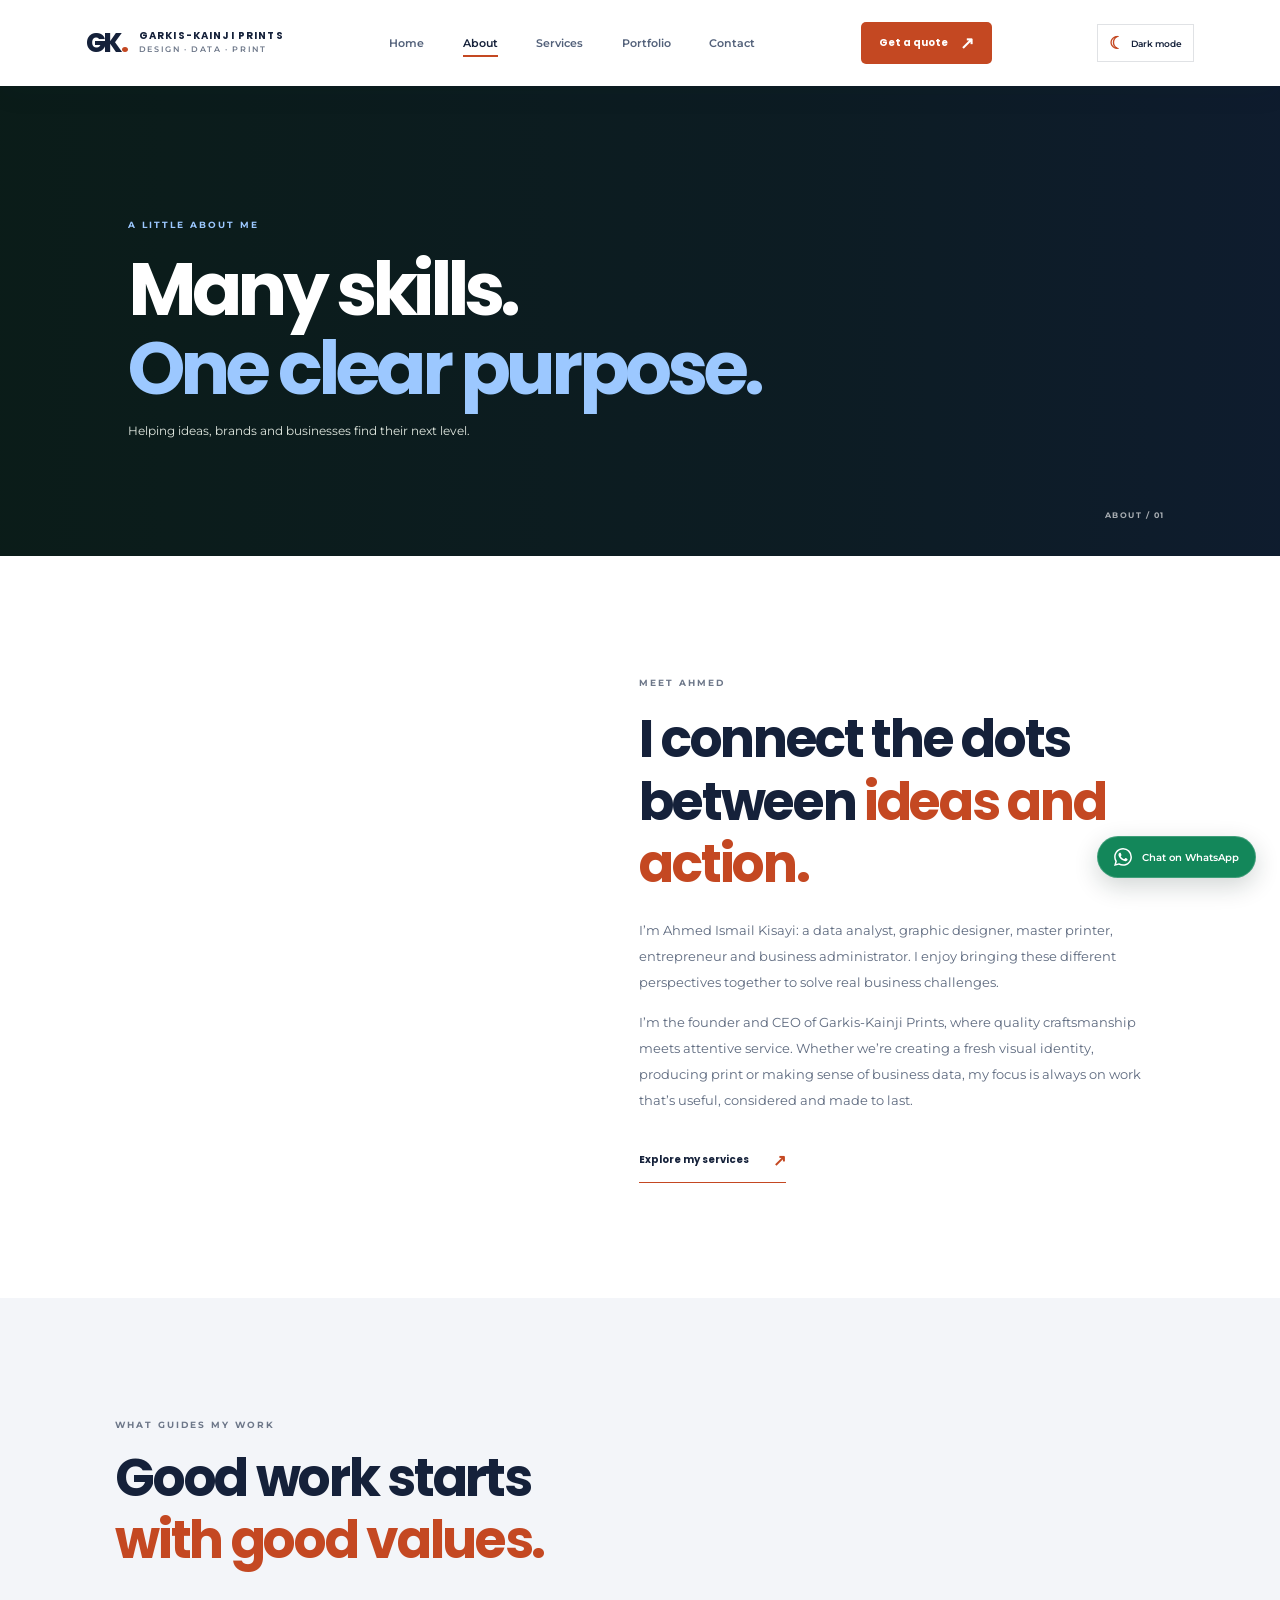
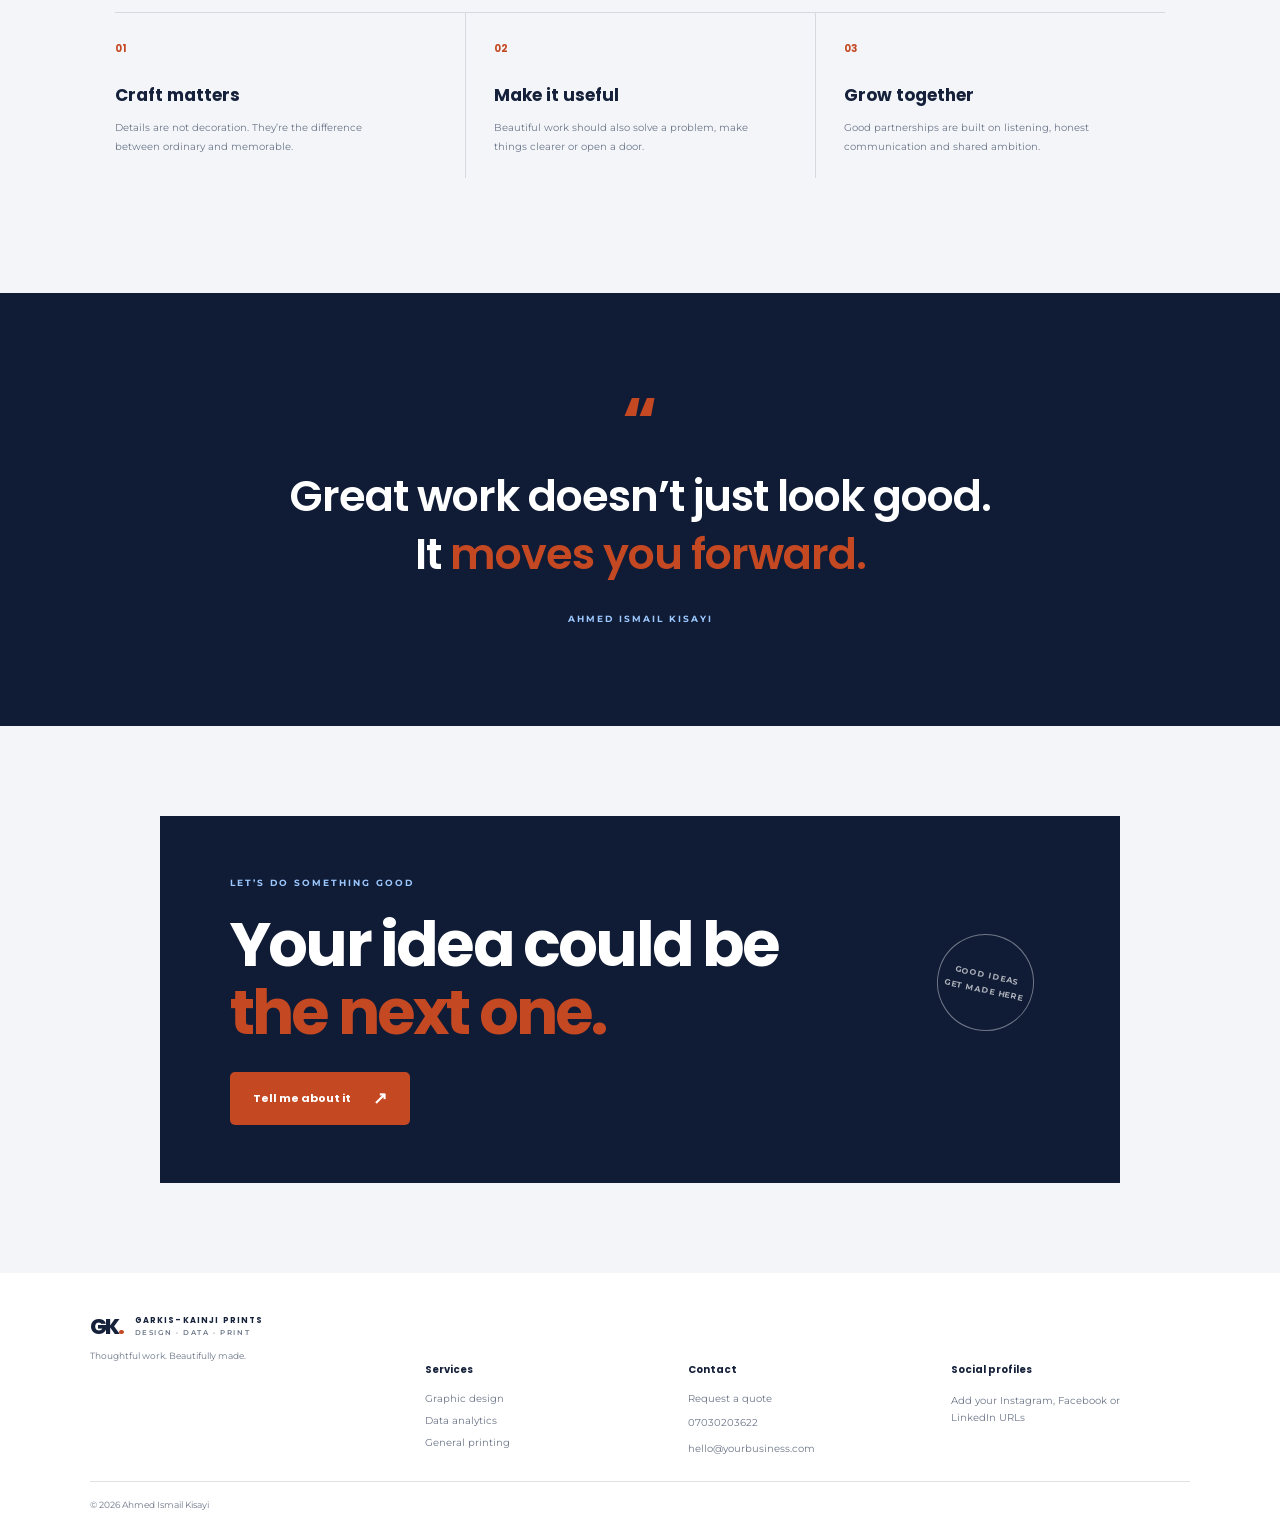
==== commit f1e5d01f: "feat: Update contact methods and improve accessibility - Added WhatsApp and telephone links with dyn" ====
--- a/about.html
+++ b/about.html
@@ -1,13 +1,13 @@
 <!doctype html>
 <html lang="en">
 <head>
-  <meta charset="utf-8"><meta name="viewport" content="width=device-width, initial-scale=1"><meta name="theme-color" content="#10251f">
+  <meta charset="utf-8"><meta name="viewport" content="width=device-width, initial-scale=1"><meta name="theme-color" content="#101c36">
   <meta name="description" content="Learn about Ahmed Ismail Kisayi, founder of Garkis-Kainji Prints and a data analyst, designer, master printer and entrepreneur.">
   <title>About Ahmed | Ahmed Ismail Kisayi</title>
   <link rel="preconnect" href="https://fonts.googleapis.com"><link rel="preconnect" href="https://fonts.gstatic.com" crossorigin><link href="https://fonts.googleapis.com/css2?family=Montserrat:wght@400;500;600;700;800&family=Poppins:wght@400;500;600;700;800&display=swap" rel="stylesheet"><link rel="stylesheet" href="styles.css"><script src="script.js" defer></script>
 </head>
 <body data-page="about">
-  <header class="site-header"><a class="brand" href="index.html"><span class="brand-mark">AK<span>.</span></span><span class="brand-name">AHMED ISMAIL KISAYI<small>PRINT · DESIGN · INSIGHT</small></span></a><button class="menu-toggle" aria-label="Open navigation" aria-expanded="false"><span></span><span></span></button><nav class="main-nav" aria-label="Main navigation"><a href="index.html">Home</a><a class="active" href="about.html">About</a><a href="services.html">Services</a><a href="portfolio.html">Portfolio</a><a href="contact.html">Contact</a></nav><button class="button button-small header-cta" data-open-contact>Let’s talk <span>↗</span></button><button class="theme-toggle" type="button" aria-label="Switch to dark mode" title="Switch to dark mode"><span class="theme-toggle-icon" aria-hidden="true">☾</span><span class="theme-toggle-label">Dark mode</span></button></header>
+  <header class="site-header"><a class="brand" href="index.html"><span class="brand-mark">GK<span>.</span></span><span class="brand-name">GARKIS-KAINJI PRINTS<small>DESIGN · DATA · PRINT</small></span></a><button class="menu-toggle" aria-label="Open navigation" aria-expanded="false"><span></span><span></span></button><nav class="main-nav" aria-label="Main navigation"><a href="index.html">Home</a><a class="active" href="about.html">About</a><a href="services.html">Services</a><a href="portfolio.html">Portfolio</a><a href="contact.html">Contact</a></nav><button class="button button-small header-cta" data-open-contact>Get a quote <span>↗</span></button><button class="theme-toggle" type="button" aria-label="Switch to dark mode" title="Switch to dark mode"><span class="theme-toggle-icon" aria-hidden="true">☾</span><span class="theme-toggle-label">Dark mode</span></button></header>
   <main>
     <section class="page-hero about-hero"><div class="page-hero-content"><span class="eyebrow">A LITTLE ABOUT ME</span><h1>Many skills.<br><em>One clear purpose.</em></h1><p>Helping ideas, brands and businesses find their next level.</p></div><span class="page-hero-index">ABOUT / 01</span></section>
     <section class="about-story section-pad"><div class="about-image reveal" role="img" aria-label="Colorful printed design details"></div><div class="about-copy reveal"><span class="eyebrow">MEET AHMED</span><h2>I connect the dots<br>between <em>ideas and action.</em></h2><p>I’m Ahmed Ismail Kisayi: a data analyst, graphic designer, master printer, entrepreneur and business administrator. I enjoy bringing these different perspectives together to solve real business challenges.</p><p>I’m the founder and CEO of Garkis-Kainji Prints, where quality craftsmanship meets attentive service. Whether we’re creating a fresh visual identity, producing print or making sense of business data, my focus is always on work that’s useful, considered and made to last.</p><a class="inline-link" href="services.html">Explore my services <span>↗</span></a></div></section>
@@ -15,6 +15,6 @@
     <section class="about-quote"><span class="quote-mark">“</span><blockquote>Great work doesn’t just look good.<br>It <em>moves you forward.</em></blockquote><span class="eyebrow">AHMED ISMAIL KISAYI</span></section>
     <section class="closing-cta section-pad"><div class="closing-inner reveal"><span class="eyebrow">LET’S DO SOMETHING GOOD</span><h2>Your idea could be<br><em>the next one.</em></h2><button class="button" data-open-contact>Tell me about it <span>↗</span></button><span class="closing-stamp">GOOD IDEAS<br>GET MADE HERE</span></div></section>
   </main>
-  <footer class="site-footer"><a class="brand footer-brand" href="index.html"><span class="brand-mark">AK<span>.</span></span><span class="brand-name">AHMED ISMAIL KISAYI<small>PRINT · DESIGN · INSIGHT</small></span></a><p>Thoughtful work. Beautifully made.</p><span>© <span data-year></span> Ahmed Ismail Kisayi</span></footer><a class="whatsapp-float" href="https://wa.me/2347030203622" target="_blank" rel="noopener noreferrer" aria-label="Chat with Ahmed on WhatsApp at 07030203622"><span class="whatsapp-icon" aria-hidden="true"><svg viewBox="0 0 32 32" focusable="false"><path d="M16 3.2A12.5 12.5 0 0 0 5.2 22L3.5 28.5l6.7-1.7A12.7 12.7 0 1 0 16 3.2Zm0 22.5a10 10 0 0 1-5.1-1.4l-.4-.2-3.9 1 1-3.8-.3-.4A10 10 0 1 1 16 25.7Zm5.5-7.4c-.3-.2-1.9-.9-2.2-1s-.5-.2-.7.2-.8 1-1 1.2-.4.2-.7 0a8.4 8.4 0 0 1-2.6-1.6 9.5 9.5 0 0 1-1.8-2.2c-.2-.3 0-.5.2-.7l.5-.5c.2-.2.2-.4.3-.6.1-.2 0-.4 0-.6s-.7-1.7-1-2.3c-.2-.6-.5-.5-.7-.5h-.6c-.2 0-.6.1-.9.4s-1.2 1.2-1.2 2.8 1.2 3.2 1.4 3.4c.2.2 2.4 3.7 5.8 5.1.8.4 1.5.6 2 .7.9.3 1.7.2 2.3.1.7-.1 1.9-.8 2.2-1.5.3-.8.3-1.4.2-1.5s-.2-.2-.5-.4Z"/></svg></span><span>Chat on WhatsApp</span></a>
-  <div class="contact-modal" role="dialog" aria-modal="true" aria-labelledby="modal-title" aria-hidden="true"><div class="modal-backdrop" data-close-contact></div><div class="modal-card"><button class="modal-close" aria-label="Close contact form" data-close-contact>×</button><span class="eyebrow">LET’S TALK ABOUT IT</span><h2 id="modal-title">What are you<br><em>bringing to life?</em></h2><p>Tell me a little about your project and I’ll get back to you.</p><form class="contact-form"><label>Your name<input name="name" autocomplete="name" required placeholder="Name"></label><label>Email address<input type="email" name="email" autocomplete="email" required placeholder="you@example.com"></label><label>What do you have in mind?<textarea name="message" rows="3" required placeholder="A print project, design, data question..."></textarea></label><button class="button" type="submit">Send via WhatsApp <span>↗</span></button><small class="form-note">Your message opens in WhatsApp so you can send it directly.</small></form></div></div>
+  <footer class="site-footer"><a class="brand footer-brand" href="index.html"><span class="brand-mark">GK<span>.</span></span><span class="brand-name">GARKIS-KAINJI PRINTS<small>DESIGN · DATA · PRINT</small></span></a><p>Thoughtful work. Beautifully made.</p><nav class="footer-services" aria-label="Footer services"><strong>Services</strong><a href="services.html#design">Graphic design</a><a href="services.html#data">Data analytics</a><a href="services.html#printing">General printing</a></nav><div class="footer-contact"><strong>Contact</strong><a href="contact.html">Request a quote</a><a data-phone-link href="tel:+2347030203622"><span data-contact-phone>07030203622</span></a><span>hello@yourbusiness.com</span></div><div class="footer-social"><strong>Social profiles</strong><span>Add your Instagram, Facebook or LinkedIn URLs</span></div><span>© <span data-year></span> Ahmed Ismail Kisayi</span></footer><a class="whatsapp-float" href="https://wa.me/2347030203622" target="_blank" rel="noopener noreferrer" aria-label="Chat with Ahmed on WhatsApp at 07030203622"><span class="whatsapp-icon" aria-hidden="true"><svg viewBox="0 0 32 32" focusable="false"><path d="M16 3.2A12.5 12.5 0 0 0 5.2 22L3.5 28.5l6.7-1.7A12.7 12.7 0 1 0 16 3.2Zm0 22.5a10 10 0 0 1-5.1-1.4l-.4-.2-3.9 1 1-3.8-.3-.4A10 10 0 1 1 16 25.7Zm5.5-7.4c-.3-.2-1.9-.9-2.2-1s-.5-.2-.7.2-.8 1-1 1.2-.4.2-.7 0a8.4 8.4 0 0 1-2.6-1.6 9.5 9.5 0 0 1-1.8-2.2c-.2-.3 0-.5.2-.7l.5-.5c.2-.2.2-.4.3-.6.1-.2 0-.4 0-.6s-.7-1.7-1-2.3c-.2-.6-.5-.5-.7-.5h-.6c-.2 0-.6.1-.9.4s-1.2 1.2-1.2 2.8 1.2 3.2 1.4 3.4c.2.2 2.4 3.7 5.8 5.1.8.4 1.5.6 2 .7.9.3 1.7.2 2.3.1.7-.1 1.9-.8 2.2-1.5.3-.8.3-1.4.2-1.5s-.2-.2-.5-.4Z"/></svg></span><span>Chat on WhatsApp</span></a>
+  <div class="contact-modal" role="dialog" aria-modal="true" aria-labelledby="modal-title" aria-hidden="true"><div class="modal-backdrop" data-close-contact></div><div class="modal-card"><button class="modal-close" aria-label="Close contact form" data-close-contact>×</button><span class="eyebrow">LET’S TALK ABOUT IT</span><h2 id="modal-title">What are you<br><em>bringing to life?</em></h2><p>Tell me a little about your project and I’ll get back to you.</p><form class="contact-form"><label>Your name<input name="name" autocomplete="name" required placeholder="Name"></label><label>Email address<input type="email" name="email" autocomplete="email" required placeholder="you@example.com"></label><label>Phone number<input type="tel" name="phone" autocomplete="tel" inputmode="tel" pattern="[0-9+ .\x2d]{7,20}" title="Enter a valid phone number" required placeholder="+234 000 000 0000"></label><label>Service required<select name="service" required><option value="" disabled selected>Choose a service</option><option>Graphic design</option><option>Data analytics</option><option>General printing</option><option>Business administration</option><option>Something else</option></select></label><label>Project description<textarea name="message" rows="3" required placeholder="A print project, design, data question..."></textarea></label><button class="button" type="submit">Send via WhatsApp <span>↗</span></button><small class="form-note">Your message opens in WhatsApp so you can send it directly.</small></form></div></div>
 </body></html>
--- a/styles.css
+++ b/styles.css
@@ -1,37 +1,37 @@
 :root {
   color-scheme: light;
-  --forest: #10251f;
-  --forest-soft: #18342c;
-  --cream: #f6f3ea;
-  --paper: #fffdf7;
-  --orange: #f0734c;
-  --orange-dark: #d95835;
-  --lime: #dce98c;
-  --ink: #19251f;
-  --muted: #71776e;
-  --line: rgba(25, 37, 31, .15);
-  --nav-link: #526057;
-  --body-copy: #687067;
-  --service-copy: #4f5950;
-  --form-background: #fffefa;
-  --form-border: #dcded5;
-  --placeholder: #9da298;
+  --forest: #101c36;
+  --forest-soft: #1a2a4a;
+  --cream: #f3f5f9;
+  --paper: #ffffff;
+  --orange: #c44822;
+  --orange-dark: #a53c1d;
+  --lime: #9cc8ff;
+  --ink: #15213a;
+  --muted: #6d7789;
+  --line: rgba(21, 33, 58, .13);
+  --nav-link: #53617a;
+  --body-copy: #5e6a7f;
+  --service-copy: #4b5870;
+  --form-background: #ffffff;
+  --form-border: #d8deea;
+  --placeholder: #8993a5;
   --heading: "Poppins", sans-serif;
   --body: "Montserrat", sans-serif;
 }
 :root[data-theme="dark"] {
   color-scheme: dark;
-  --paper: #151d19;
-  --cream: #1d2923;
-  --ink: #e8eee8;
-  --muted: #aab5ac;
-  --line: rgba(232, 238, 232, .16);
-  --nav-link: #c1ccc3;
-  --body-copy: #b3beb5;
-  --service-copy: #c3cdc5;
-  --form-background: #1d2923;
-  --form-border: #435148;
-  --placeholder: #87948a;
+  --paper: #111a2d;
+  --cream: #17233b;
+  --ink: #edf3ff;
+  --muted: #a8b4ca;
+  --line: rgba(237, 243, 255, .15);
+  --nav-link: #c4d0e4;
+  --body-copy: #bdc8da;
+  --service-copy: #c6d0e1;
+  --form-background: #17233b;
+  --form-border: #3a4965;
+  --placeholder: #9baac1;
 }
 * { box-sizing: border-box; }
 html { scroll-behavior: smooth; }
@@ -342,3 +342,193 @@
   .modal-card { padding: 32px 24px 27px; }
   .modal-card h2 { font-size: 31px; }
 }
+
+.site-header {
+  position: sticky;
+  top: 0;
+  box-shadow: 0 8px 28px rgba(16, 28, 54, .06);
+}
+.button { border-radius: 5px; }
+.button-outline {
+  border: 1px solid rgba(255, 255, 255, .65);
+  background: rgba(255, 255, 255, .08);
+  color: #fff;
+}
+.button-outline:hover { border-color: var(--orange); background: var(--orange); }
+.hero { min-height: 650px; }
+.hero-content { max-width: 1360px; padding-top: clamp(110px, 15vh, 170px); }
+.hero h1 { max-width: 780px; font-size: clamp(52px, 7vw, 92px); }
+.hero-copy { font-size: 14px; }
+.hero-shade {
+  background: linear-gradient(90deg, rgba(9, 19, 41, .94) 0%, rgba(9, 19, 41, .77) 48%, rgba(9, 19, 41, .18) 100%),
+    linear-gradient(0deg, rgba(9, 19, 41, .34), transparent 55%);
+}
+.hero-eyebrow { color: #b9d7ff; }
+.intro-main p, .about-copy p, .contact-details > p,
+.portfolio-intro > p, .service-detail p { font-size: 13px; }
+.service-grid { grid-template-columns: repeat(4, minmax(0, 1fr)); gap: 16px; border: 0; }
+.service-card {
+  min-height: 290px;
+  padding: 27px 25px 30px;
+  border: 1px solid var(--line);
+  border-radius: 10px;
+  background: var(--paper);
+  box-shadow: 0 10px 35px rgba(16, 28, 54, .04);
+}
+.service-card:hover {
+  border-color: rgba(241, 106, 58, .45);
+  box-shadow: 0 18px 38px rgba(16, 28, 54, .1);
+}
+.service-icon { margin-top: 29px; font-size: 34px; }
+.service-card h3 { font-size: 17px; }
+.service-card p { font-size: 12px; line-height: 1.8; }
+.home-portfolio { background: var(--paper); }
+.home-work-grid { display: grid; grid-template-columns: repeat(3, 1fr); gap: 22px; }
+.home-work-card {
+  display: flex;
+  flex-direction: column;
+  gap: 10px;
+  color: var(--ink);
+}
+.home-work-image {
+  display: block;
+  width: 100%;
+  min-height: 265px;
+  margin-bottom: 9px;
+  border-radius: 8px;
+  background-position: center;
+  background-size: cover;
+  transition: transform .35s ease, box-shadow .35s ease;
+}
+.home-work-card:hover .home-work-image {
+  transform: translateY(-4px);
+  box-shadow: 0 18px 32px rgba(16, 28, 54, .15);
+}
+.home-work-label, .portfolio-disclaimer {
+  color: var(--muted);
+  font-size: 9px;
+  font-weight: 700;
+  letter-spacing: 1.2px;
+}
+.home-work-card strong { font: 600 16px/1.5 var(--heading); }
+.data-work {
+  background-image: url("https://images.unsplash.com/photo-1460925895917-afdab827c52f?auto=format&fit=crop&w=1400&q=80");
+}
+.why-choose { background: var(--cream); }
+.why-choose .section-heading { align-items: end; gap: 28px; }
+.why-choose .section-heading > p {
+  max-width: 390px;
+  margin: 0 0 8px;
+  color: var(--body-copy);
+  font-size: 13px;
+  line-height: 1.9;
+}
+.benefit-grid { display: grid; grid-template-columns: repeat(3, 1fr); gap: 14px; }
+.benefit-card {
+  min-height: 190px;
+  padding: 25px;
+  border: 1px solid var(--line);
+  border-radius: 9px;
+  background: var(--paper);
+}
+.benefit-card > span { color: var(--orange); font-size: 24px; }
+.benefit-card h3 { margin: 17px 0 8px; font-size: 15px; }
+.benefit-card p { margin: 0; color: var(--body-copy); font-size: 11px; line-height: 1.8; }
+.portfolio-showcase { padding-top: 35px; }
+.portfolio-filters { display: flex; flex-wrap: wrap; gap: 10px; margin-bottom: 34px; }
+.portfolio-filter {
+  padding: 10px 16px;
+  border: 1px solid var(--line);
+  border-radius: 30px;
+  background: transparent;
+  color: var(--nav-link);
+  font: 600 11px var(--body);
+  transition: color .2s ease, background .2s ease, border-color .2s ease;
+}
+.portfolio-filter:hover, .portfolio-filter.is-active {
+  border-color: var(--forest);
+  background: var(--forest);
+  color: #fff;
+}
+.portfolio-grid { padding: 10px 0 24px; }
+.portfolio-item { overflow: hidden; }
+.portfolio-image { border-radius: 8px; }
+.portfolio-caption > span { font-size: 9px; }
+.portfolio-caption h3 { font-size: 19px; }
+.portfolio-disclaimer { max-width: 720px; margin: 20px 0 0; font-weight: 500; letter-spacing: .2px; line-height: 1.8; }
+.contact-form { gap: 18px; }
+.contact-form label { font-size: 11px; }
+.contact-form input, .contact-form textarea, .contact-form select {
+  border-radius: 5px;
+  padding: 14px 15px;
+  font-size: 12px;
+}
+.form-note { font-size: 10px; }
+.contact-modal .modal-card { border-radius: 12px; }
+.modal-card .contact-form { grid-template-columns: repeat(2, minmax(0, 1fr)); }
+.modal-card .contact-form label:nth-last-of-type(1),
+.modal-card .contact-form .button,
+.modal-card .contact-form .form-note { grid-column: 1 / -1; }
+:where(a, button, input, textarea, select):focus-visible {
+  outline: 3px solid #2875d8;
+  outline-offset: 3px;
+}
+.site-footer {
+  min-height: 0;
+  padding: 42px 7% 22px;
+  display: grid;
+  grid-template-columns: 1.3fr repeat(3, minmax(0, 1fr));
+  align-items: start;
+  gap: 24px;
+}
+.site-footer > p { grid-column: 1; margin: -12px 0 0; }
+.footer-services, .footer-contact, .footer-social {
+  display: grid;
+  align-content: start;
+  gap: 9px;
+  color: var(--muted);
+  font-size: 10px;
+}
+.footer-services strong, .footer-contact strong, .footer-social strong {
+  margin-bottom: 5px;
+  color: var(--ink);
+  font: 700 10px var(--heading);
+}
+.footer-services a, .footer-contact a { width: fit-content; }
+.footer-services a:hover, .footer-contact a:hover { color: var(--orange); }
+.footer-contact span, .footer-social span { line-height: 1.7; }
+.footer-social span { max-width: 190px; }
+.site-footer > span {
+  grid-column: 1 / -1;
+  padding-top: 17px;
+  border-top: 1px solid var(--line);
+}
+@media (max-width: 900px) {
+  .service-grid { grid-template-columns: repeat(2, minmax(0, 1fr)); }
+  .home-work-grid { grid-template-columns: repeat(2, 1fr); }
+  .benefit-grid { grid-template-columns: repeat(2, 1fr); }
+}
+@media (max-width: 680px) {
+  .hero { min-height: 590px; }
+  .hero-content { padding: 100px 25px 100px; }
+  .hero h1 { font-size: clamp(44px, 11vw, 65px); }
+  .hero-actions { flex-direction: row; flex-wrap: wrap; gap: 10px; }
+  .hero-actions .button { min-height: 49px; padding: 0 14px; gap: 10px; font-size: 10px; }
+  .service-grid { gap: 10px; }
+  .service-card { min-height: 245px; padding: 18px 14px 25px; }
+  .service-card h3 { font-size: 14px; }
+  .service-card p { font-size: 10px; }
+  .home-work-grid, .benefit-grid { grid-template-columns: 1fr; }
+  .home-work-image { min-height: 230px; }
+  .why-choose .section-heading { gap: 12px; }
+  .why-choose .section-heading > p { font-size: 12px; }
+  .portfolio-filters { gap: 7px; }
+  .portfolio-filter { padding: 9px 12px; font-size: 10px; }
+  .modal-card .contact-form { grid-template-columns: 1fr; }
+  .modal-card .contact-form label,
+  .modal-card .contact-form .button,
+  .modal-card .contact-form .form-note { grid-column: 1; }
+  .site-footer { grid-template-columns: repeat(2, minmax(0, 1fr)); gap: 22px 14px; }
+  .site-footer .footer-brand, .site-footer > p, .site-footer > span, .footer-social { grid-column: 1 / -1; }
+  .site-footer > p { margin: -13px 0 0; }
+}
